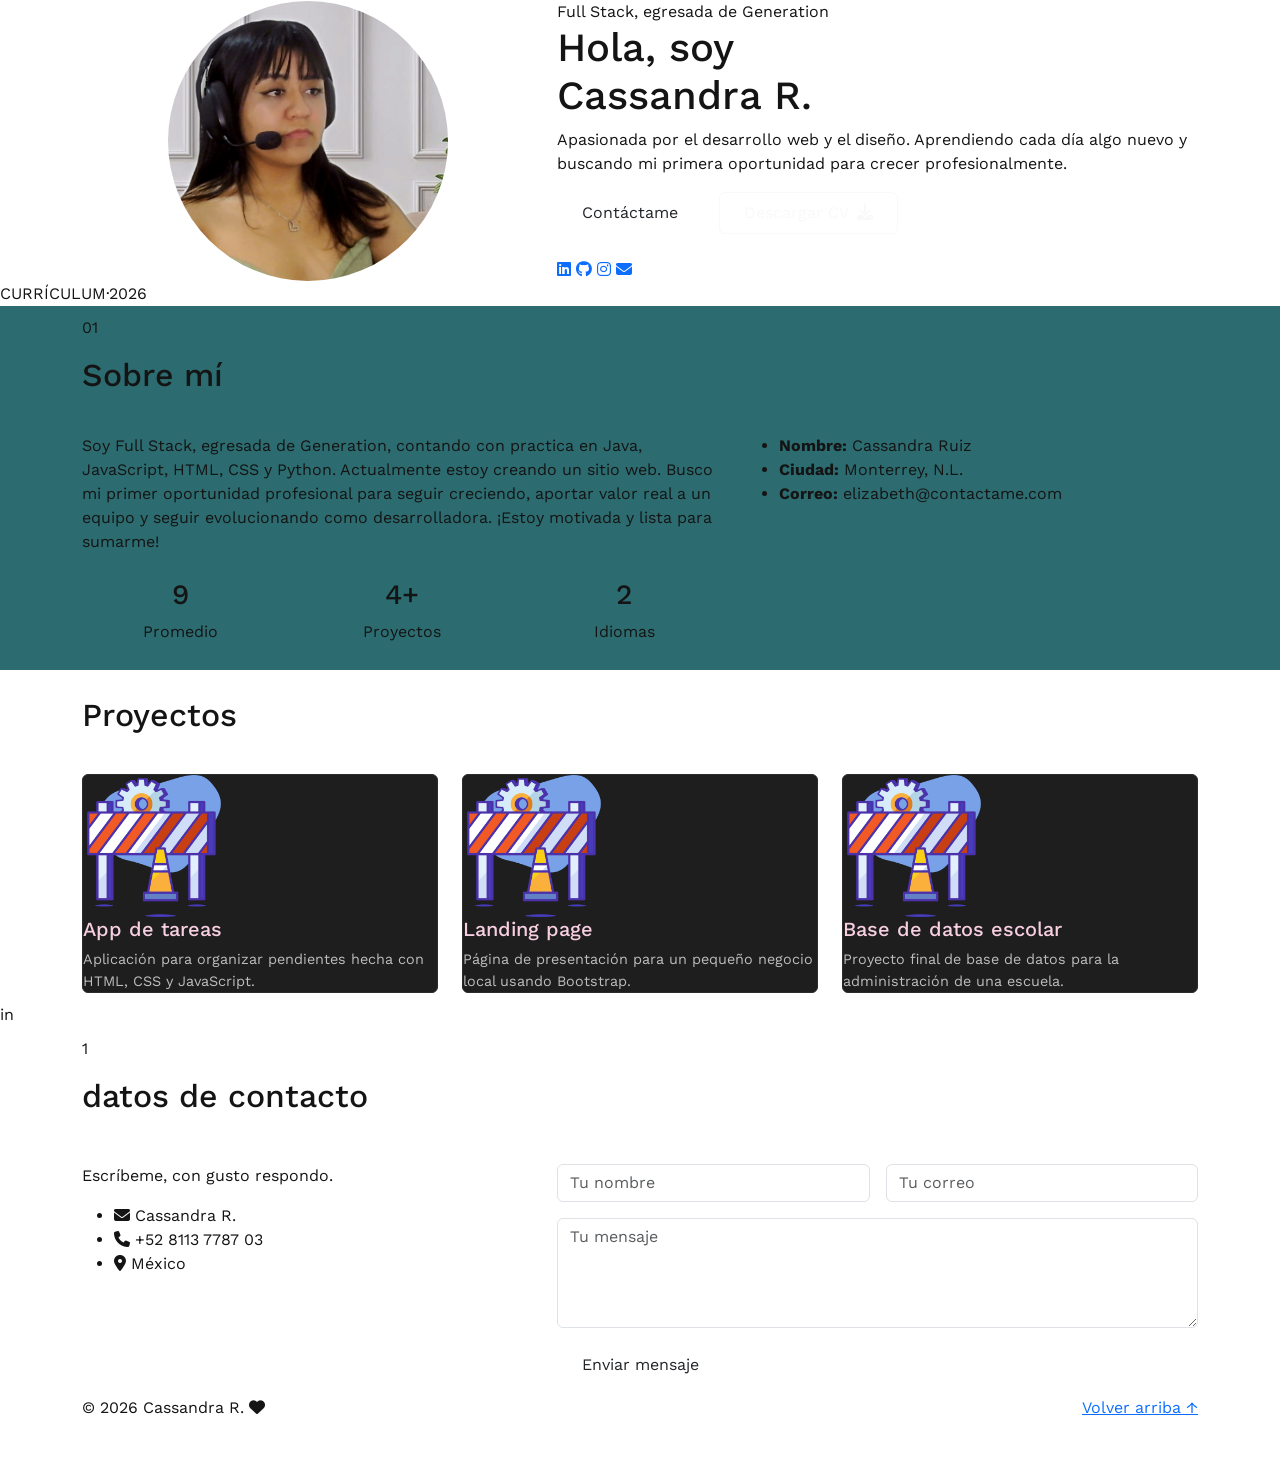
==== home.html @ 7b0cf0c7 "actualización" ====
<!DOCTYPE html>
<html lang="es">

<head>
    <meta charset="UTF-8">
    <meta name="viewport" content="width=device-width, initial-scale=1.0">
    <title>Cassandra R. | Desarrolladora Fullstack</title>

    <!-- Bootstrap 5 -->
    <link href="https://cdnjs.cloudflare.com/ajax/libs/bootstrap/5.3.3/css/bootstrap.min.css" rel="stylesheet">
    <!-- Iconos -->
    <link href="https://cdnjs.cloudflare.com/ajax/libs/font-awesome/6.5.2/css/all.min.css" rel="stylesheet">
    <!-- Fuentes -->
    <link rel="preconnect" href="https://fonts.googleapis.com">
    <link
        href="https://fonts.googleapis.com/css2?family=Poppins:wght@600;700;800&family=Work+Sans:wght@400;500;600&display=swap"
        rel="stylesheet">

    <link rel="stylesheet" href="style.css">
</head>

<body>

    <!-- ===== NAVBAR ===== -->
    <nav class="navbar navbar-expand-lg navbar-dark fixed-top" id="mainNav">
        <div class="container">
            <a class="navbar-brand" href="#inicio">Ana<span class="pink-dot">.</span></a>
            <button class="navbar-toggler" type="button" data-bs-toggle="collapse" data-bs-target="#navMenu">
                <span class="navbar-toggler-icon"></span>
            </button>
            <div class="collapse navbar-collapse justify-content-end" id="navMenu">
                <ul class="navbar-nav">
                    <li class="nav-item"><a class="nav-link" href="#inicio">Inicio</a></li>
                    <li class="nav-item"><a class="nav-link" href="#sobre-mi">Sobre mí</a></li>
                    <li class="nav-item"><a class="nav-link" href="#habilidades">Habilidades</a></li>
                    <li class="nav-item"><a class="nav-link" href="#experiencia">Experiencia</a></li>
                    <li class="nav-item"><a class="nav-link" href="#proyectos">Proyectos</a></li>
                    <li class="nav-item"><a class="nav-link btn btn-pink btn-sm ms-lg-2 px-3"
                            href="#contacto">Contacto</a></li>
                </ul>
            </div>
        </div>
    </nav>

    <!-- ===== HERO ===== -->
    <header id="inicio" class="hero-section">
        <div class="container">
            <div class="row align-items-center gy-5">

                <!-- Foto -->
                <div class="col-lg-5 text-center">
                    <div class="hero-photo-frame mx-auto">
                        <img src="pictures/perfil.png" alt="Foto de perfil" class="hero-photo">
                    </div>
                </div>

                <!-- Texto -->
                <div class="col-lg-7">
                    <span class="eyebrow">Full Stack, egresada de Generation</span>
                    <h1 class="hero-title">Hola, soy<br>Cassandra R.</h1>
                    <p class="hero-text">
                        Apasionada por el desarrollo web y el diseño.
                        Aprendiendo cada día algo nuevo y buscando mi primera oportunidad
                        para crecer profesionalmente.
                    </p>
                    <div class="d-flex flex-wrap gap-3 mb-4">
                        <a href="#contacto" class="btn btn-pink px-4 py-2">Contáctame</a>
                        <a href="#" class="btn btn-outline-light px-4 py-2">Descargar CV <i
                                class="fa-solid fa-download ms-1"></i></a>
                    </div>
                    <div class="social-icons">
                        <a href="#"><i class="fa-brands fa-linkedin"></i></a>
                        <a href="#"><i class="fa-brands fa-github"></i></a>
                        <a href="#"><i class="fa-brands fa-instagram"></i></a>
                        <a href="#"><i class="fa-solid fa-envelope"></i></a>
                    </div>
                </div>

            </div>
        </div>
        <div class="scroll-tag">
            <span>CURRÍCULUM</span><span class="pink-dot">·</span><span>2026</span>
        </div>
    </header>

    <!-- ===== SOBRE MI ===== -->
    <section id="sobre-mi" class="section-light fade-section">
        <div class="container">
            <p class="section-number">01</p>
            <h2 class="section-title">Sobre mí</h2>
            <div class="row gy-4 mt-3">
                <div class="col-md-7">
                    <p class="section-text">
                        Soy Full Stack, egresada de Generation, contando con practica en Java, JavaScript, HTML, CSS y
                        Python.
                        Actualmente estoy creando un sitio web. Busco mi primer oportunidad profesional para seguir
                        creciendo,
                        aportar valor real a un equipo y seguir evolucionando como desarrolladora. ¡Estoy motivada y
                        lista para sumarme!
                    </p>
                    <div class="row text-center mt-4">
                        <div class="col-4">
                            <h3 class="stat-number">9</h3>
                            <p class="stat-label">Promedio</p>
                        </div>
                        <div class="col-4">
                            <h3 class="stat-number">4+</h3>
                            <p class="stat-label">Proyectos</p>
                        </div>
                        <div class="col-4">
                            <h3 class="stat-number">2</h3>
                            <p class="stat-label">Idiomas</p>
                        </div>
                    </div>
                </div>
                <div class="col-md-5">
                    <ul class="info-list">
                        <li><strong>Nombre:</strong> Cassandra Ruiz</li>
                        <li><strong>Ciudad:</strong> Monterrey, N.L.</li>
                        <li><strong>Correo:</strong> elizabeth@contactame.com</li>
                    </ul>
                </div>
            </div>
        </div>
    </section>

    <!-- ===== PROYECTOS ===== -->
    <section id="proyectos" class="section-dark fade-section">
        <div class="container">
            <p class="section-number light"></p>
            <h2 class="section-title light">Proyectos</h2>

            <div class="row g-4 mt-3">
                <div class="col-md-4">
                    <div class="project-card">
                        <img class="img-construccion" src="/pictures/en-construccion.png" alt="Proyecto 1">
                        <div class="project-body">
                            <h5>App de tareas</h5>
                            <p>Aplicación para organizar pendientes hecha con HTML, CSS y JavaScript.</p>
                        </div>
                    </div>
                </div>
                <div class="col-md-4">
                    <div class="project-card">
                        <img class="img-construccion" src="/pictures/en-construccion.png" alt="Proyecto 2">
                        <div class="project-body">
                            <h5>Landing page</h5>
                            <p>Página de presentación para un pequeño negocio local usando Bootstrap.</p>
                        </div>
                    </div>
                </div>
                <div class="col-md-4">
                    <div class="project-card">
                        <img class="img-construccion" src="/pictures/en-construccion.png" alt="Proyecto 3">
                        <div class="project-body">
                            <h5>Base de datos escolar</h5>
                            <p>Proyecto final de base de datos para la administración de una escuela.</p>
                        </div>
                    </div>
                </div>
            </div>
        </div>
    </section>
    in <!-- ===== CONTACTAME ===== -->
    <section id="contactame" class="section-light fade-section">
        <div class="container">
            <p class="section-number">1</p>
            <h2 class="section-title">datos de contacto</h2>

            <div class="row mt-4 gy-4">
                <div class="col-lg-5">
                    <p class="section-text">Escríbeme, con gusto respondo. </p>
                    <ul class="info-list">
                        <li><i class="fa-solid fa-envelope pink-icon"></i> Cassandra R.</li>
                        <li><i class="fa-solid fa-phone pink-icon"></i> +52 8113 7787 03</li>
                        <li><i class="fa-solid fa-location-dot pink-icon"></i> México</li>
                    </ul>
                </div>
                <div class="col-lg-7">
                    <form id="contactForm" novalidate>
                        <div class="row g-3">
                            <div class="col-md-6">
                                <input type="text" class="form-control" id="nombre" placeholder="Tu nombre" required>
                            </div>
                            <div class="col-md-6">
                                <input type="email" class="form-control" id="email" placeholder="Tu correo" required>
                            </div>
                            <div class="col-12">
                                <textarea class="form-control" id="mensaje" rows="4" placeholder="Tu mensaje"
                                    required></textarea>
                            </div>
                            <div class="col-12">
                                <button type="submit" class="btn btn-pink px-4 py-2">Enviar mensaje</button>
                                <span id="formMsg" class="ms-3"></span>
                            </div>
                        </div>
                    </form>
                </div>
            </div>
        </div>
    </section>

    <!-- ===== FOOTER ===== -->
    <footer class="footer">
        <div class="container d-flex flex-wrap justify-content-between align-items-center">
            <p class="mb-0">© 2026 Cassandra R. <i class="fa-solid fa-heart pink-icon"></i></p>
            <a href="#inicio" class="back-top">Volver arriba ↑</a>
        </div>
    </footer>

    <script src="https://cdnjs.cloudflare.com/ajax/libs/bootstrap/5.3.3/js/bootstrap.bundle.min.js"></script>
    <script src="script.js"></script>
</body>

</html>
---- style.css ----
:root {
    --negro: #141414;
    --negro-suave: #1e1e1e;
    --blanco: #ffffff;
    --rosa: #f7cfe1;
    --rosa-oscuro: #e8a6c4;
    --gris-texto: #6b6b6b;
}

* {
    box-sizing: border-box;
}

body {
    font-family: "Work Sans", sans-serif;
    color: var(--negro);
    background-color: var(--blanco);
    margin: 0;

    .hero-photo-frame {
        width: 280px;
        /* Tamaño del contenedor */
        height: 280px;
        overflow: hidden;
        border-radius: 50%;
        /* Si la quieres circular */
    }

    .hero-photo {
        width: 100%;
        height: 100%;
        object-fit: cover;
    }


    .img-construccion {
        width: 20px;
    }

    /******===================== sobre mi =================*/
    #sobre-mi {
        background-color: #2c6c70;
    }

    section {
        padding: 10px 0;
    }

    .section-light {
        background-color: var(--blanco);
        color: var(--negro);
    }


    .project-card {
        background-color: var(--negro-suave);
        border-radius: 6px;
        overflow: hidden;
        border: 1px solid #2c2c2c;
        transition: transform .25s ease, border-color .25s ease;
        height: 100%;
    }

    /*******======= proyectos ==============*/
    .project-card:hover {
        transform: translateY(-8px);
        border-color: var(--rosa);
    }

    .project-card img {
        width: 40%;
        display: block;
    }

    .project-body {
        padding:
            0px;
    }

    .project-body h5 {
        color: var(--rosa);
        margin-bottom: 8px;
    }

    .project-body p {
        color: #bdbdbd;
        font-size: .9rem;
        margin: 0;
    }

}
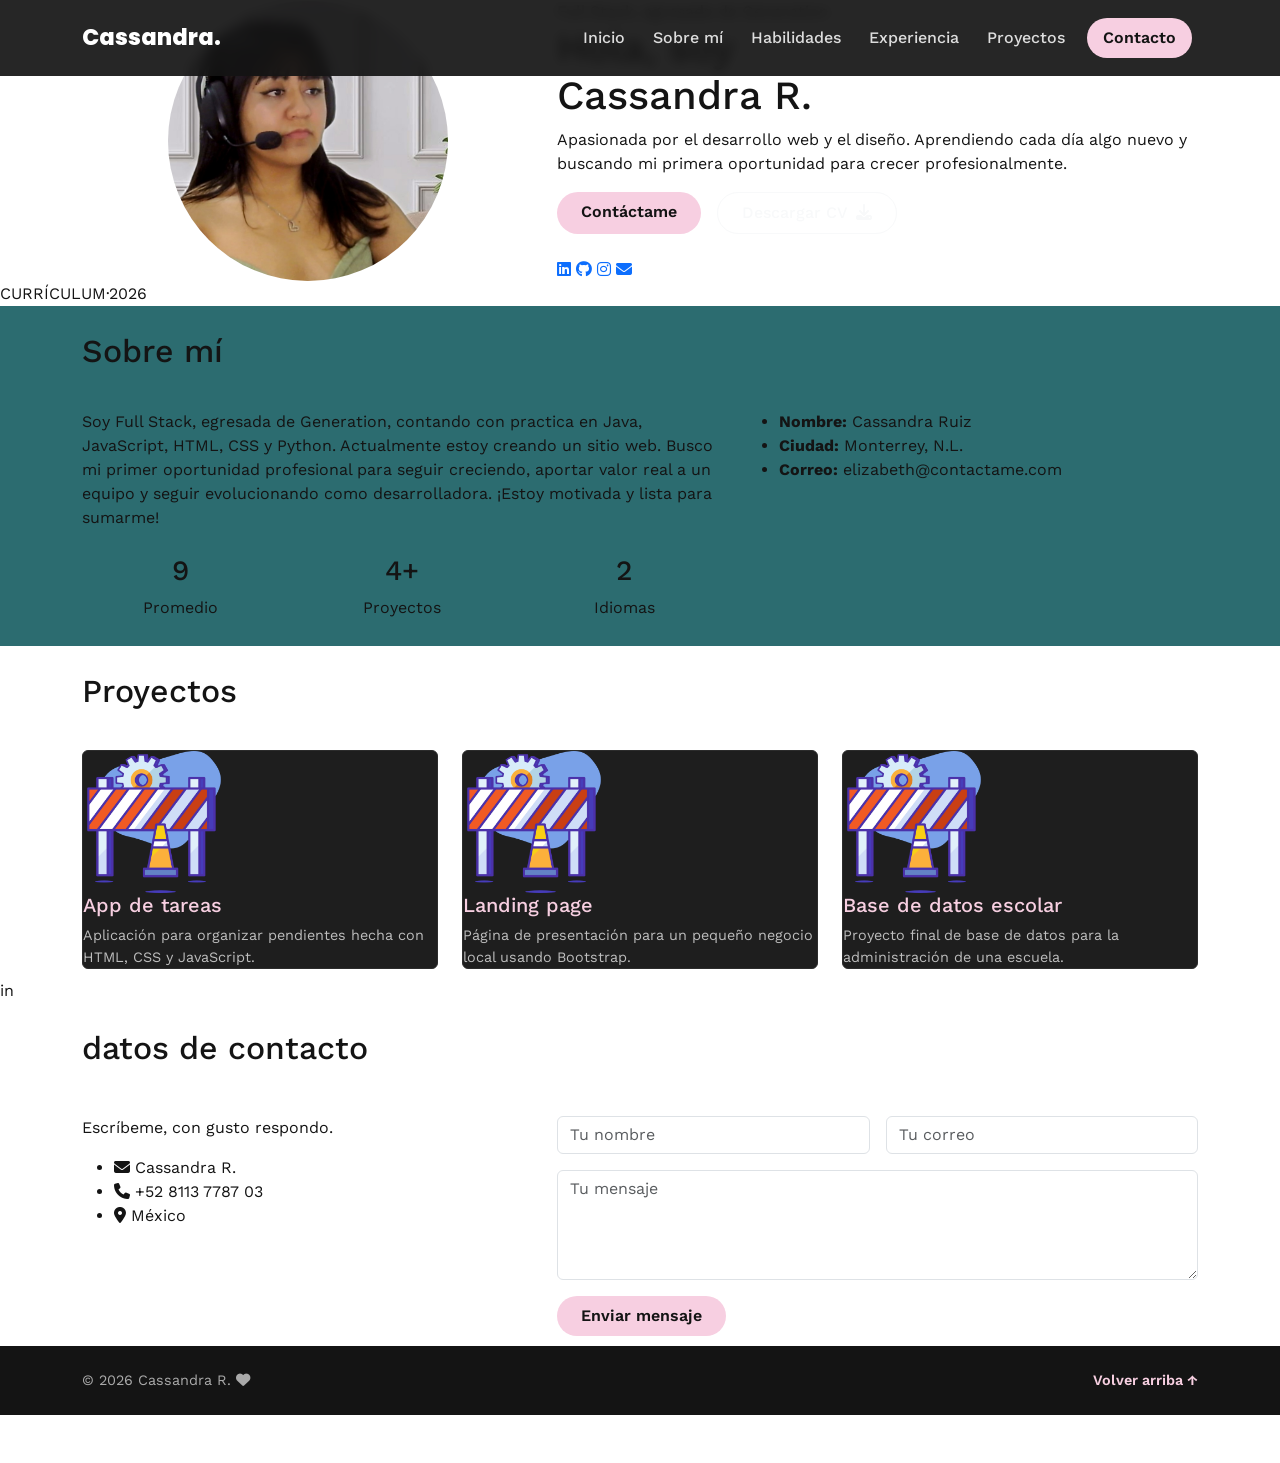
==== commit 56c85a84: "navbar" ====
--- a/home.html
+++ b/home.html
@@ -24,7 +24,7 @@
     <!-- ===== NAVBAR ===== -->
     <nav class="navbar navbar-expand-lg navbar-dark fixed-top" id="mainNav">
         <div class="container">
-            <a class="navbar-brand" href="#inicio">Ana<span class="pink-dot">.</span></a>
+            <a class="navbar-brand" href="#inicio">Cassandra<span class="pink-dot">.</span></a>
             <button class="navbar-toggler" type="button" data-bs-toggle="collapse" data-bs-target="#navMenu">
                 <span class="navbar-toggler-icon"></span>
             </button>
@@ -42,6 +42,7 @@
         </div>
     </nav>
 
+
     <!-- ===== HERO ===== -->
     <header id="inicio" class="hero-section">
         <div class="container">
@@ -86,7 +87,7 @@
     <!-- ===== SOBRE MI ===== -->
     <section id="sobre-mi" class="section-light fade-section">
         <div class="container">
-            <p class="section-number">01</p>
+            <p class="section-number"></p>
             <h2 class="section-title">Sobre mí</h2>
             <div class="row gy-4 mt-3">
                 <div class="col-md-7">
@@ -164,7 +165,7 @@
     in <!-- ===== CONTACTAME ===== -->
     <section id="contactame" class="section-light fade-section">
         <div class="container">
-            <p class="section-number">1</p>
+            <p class="section-number"></p>
             <h2 class="section-title">datos de contacto</h2>
 
             <div class="row mt-4 gy-4">
--- a/style.css
+++ b/style.css
@@ -36,6 +36,59 @@
     .img-construccion {
         width: 20px;
     }
+
+
+
+    /******===================== Navbar =================*/
+
+
+    #mainNav {
+        background-color: rgba(20, 20, 20, 0.92);
+        backdrop-filter: blur(6px);
+        padding: 16px 0;
+        transition: padding .3s ease;
+    }
+
+    .navbar-brand {
+        font-family: "Poppins", sans-serif;
+        font-weight: 800;
+        font-size: 1.4rem;
+        color: var(--blanco) !important;
+    }
+
+    .nav-link {
+        color: #ddd !important;
+        font-weight: 500;
+        margin: 0 6px;
+        transition: color .2s ease;
+    }
+
+    .nav-link:hover {
+        color: var(--rosa) !important;
+    }
+
+    .btn-pink {
+        background-color: var(--rosa);
+        color: var(--negro) !important;
+        border: none;
+        border-radius: 30px;
+        font-weight: 600;
+        transition: transform .2s ease, background-color .2s ease;
+    }
+
+    .btn-pink:hover {
+        background-color: var(--rosa-oscuro);
+        transform: translateY(-2px);
+        color: var(--negro);
+    }
+
+    .btn-outline-light {
+        border-radius: 30px;
+        font-weight: 500;
+    }
+
+
+
 
     /******===================== sobre mi =================*/
     #sobre-mi {
@@ -88,4 +141,42 @@
         margin: 0;
     }
 
+    /* =========================================
+   FOOTER
+========================================= */
+    .footer {
+        background-color: var(--negro);
+        color: #aaa;
+        padding: 24px 0;
+        font-size: .9rem;
+    }
+
+    .back-top {
+        color: var(--rosa);
+        text-decoration: none;
+        font-weight: 600;
+    }
+
+    .back-top:hover {
+        color: var(--blanco);
+    }
+
+    /* ========================================= FOOTER========================================= */
+    .footer {
+        background-color: var(--negro);
+        color: #aaa;
+        padding: 24px 0;
+        font-size: .9rem;
+    }
+
+    .back-top {
+        color: var(--rosa);
+        text-decoration: none;
+        font-weight: 600;
+    }
+
+    .back-top:hover {
+        color: var(--blanco);
+    }
+
 }
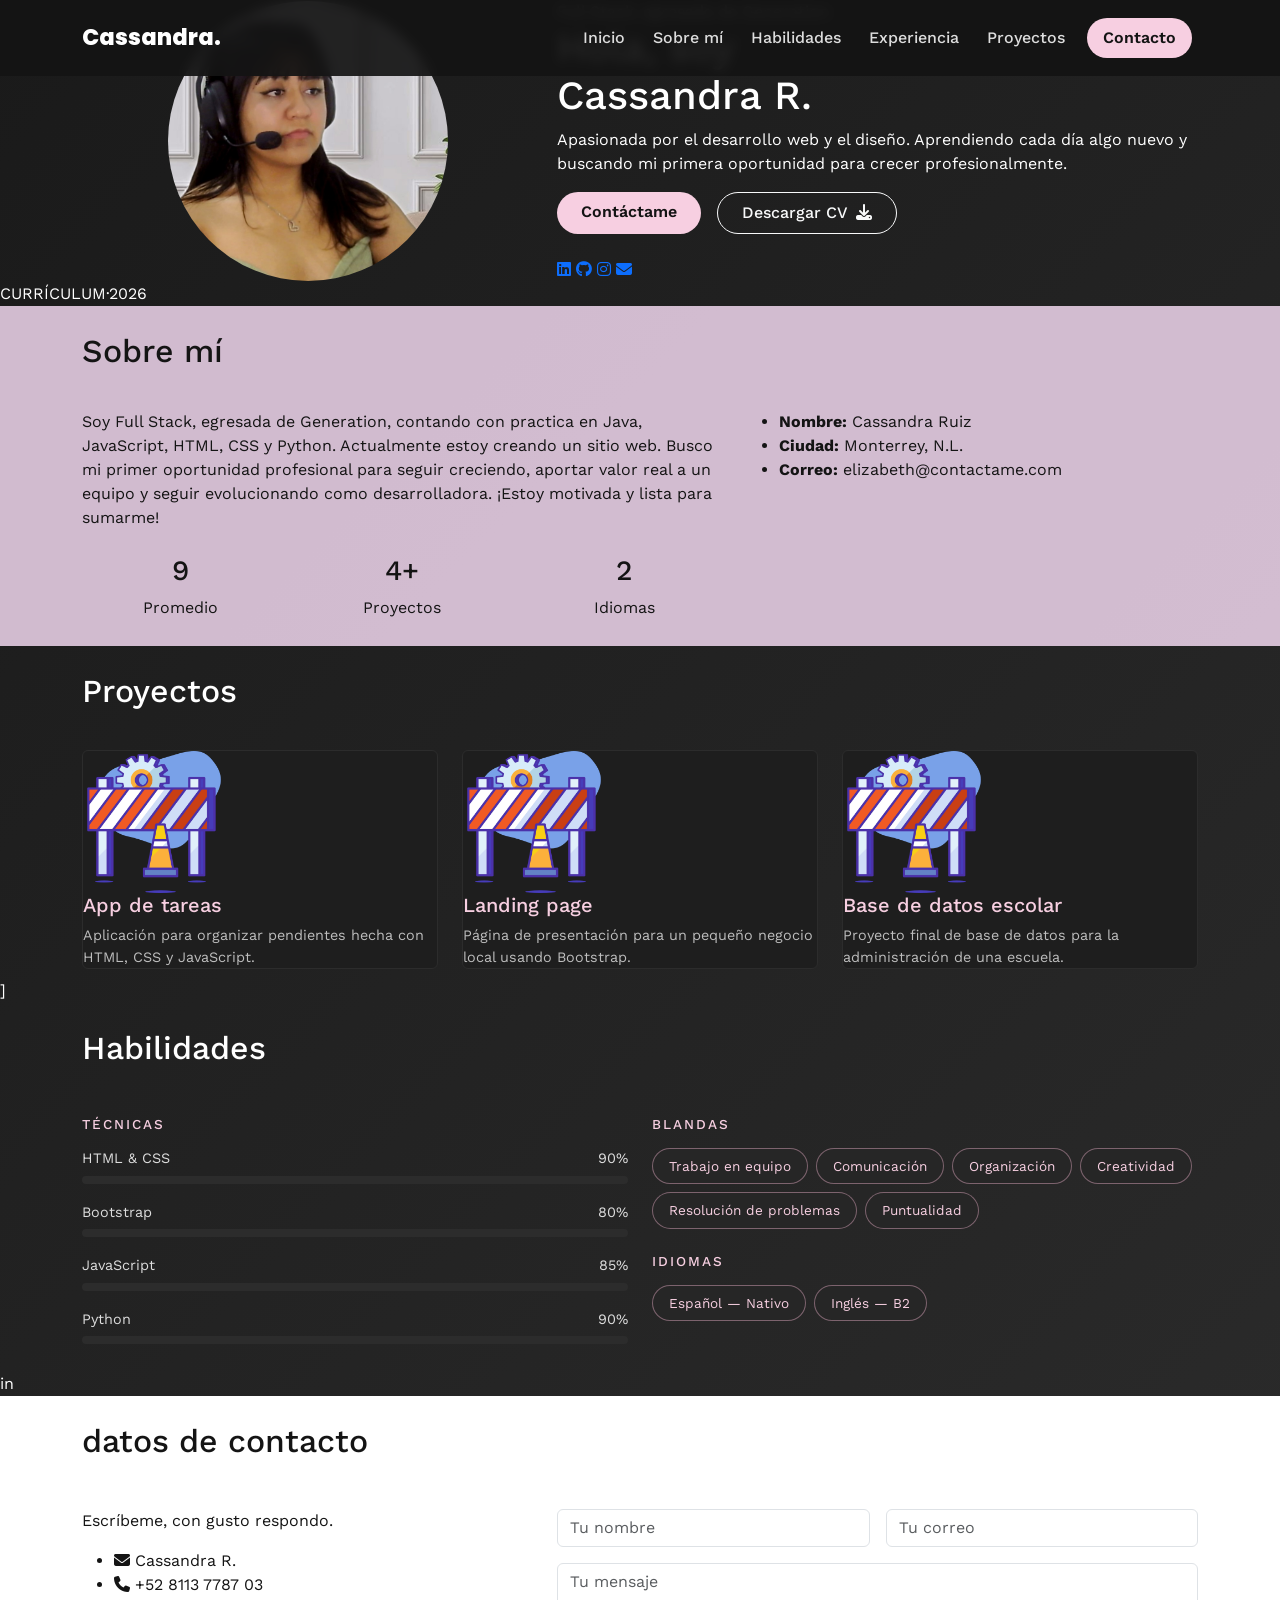
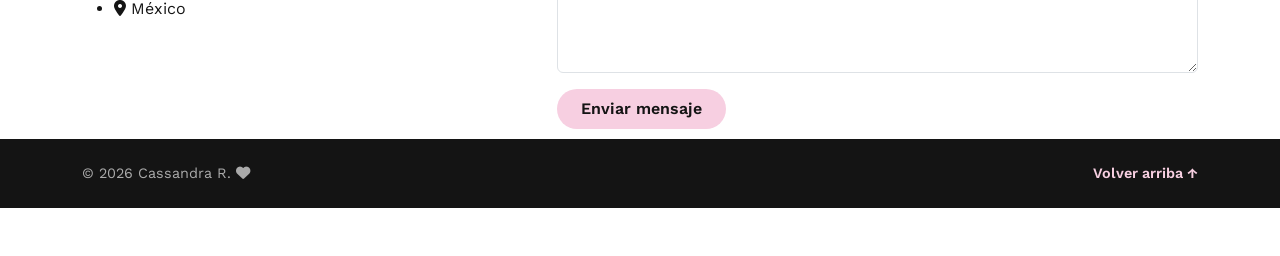
==== commit 7be09af4: "background" ====
--- a/home.html
+++ b/home.html
@@ -41,21 +41,22 @@
             </div>
         </div>
     </nav>
-
-
-    <!-- ===== HERO ===== -->
+    <!-- dividi por secciones para saber donde editar o cambiar -->
+
+
+    <!-- ===== Home ===== -->
     <header id="inicio" class="hero-section">
         <div class="container">
             <div class="row align-items-center gy-5">
 
-                <!-- Foto -->
+                <!-- foto -->
                 <div class="col-lg-5 text-center">
                     <div class="hero-photo-frame mx-auto">
                         <img src="pictures/perfil.png" alt="Foto de perfil" class="hero-photo">
                     </div>
                 </div>
 
-                <!-- Texto -->
+                <!-- presentación -->
                 <div class="col-lg-7">
                     <span class="eyebrow">Full Stack, egresada de Generation</span>
                     <h1 class="hero-title">Hola, soy<br>Cassandra R.</h1>
@@ -161,7 +162,68 @@
                 </div>
             </div>
         </div>
+    </section>]
+
+    <!-- ===== Habilidades ===== -->
+    <section id="habilidades" class="section-dark fade-section">
+        <div class="container">
+            <p class="section-number light"></p>
+            <h2 class="section-title light">Habilidades</h2>
+
+            <div class="row mt-4 gy-4">
+                <div class="col-lg-6">
+                    <h5 class="skills-subtitle">Técnicas</h5>
+                    <div class="skill-bar">
+                        <div class="skill-info"><span>HTML &amp; CSS</span><span>90%</span></div>
+                        <div class="progress">
+                            <div class="progress-bar" data-width="90"></div>
+                        </div>
+                    </div>
+                    <div class="skill-bar">
+                        <div class="skill-info"><span>Bootstrap</span><span>80%</span></div>
+                        <div class="progress">
+                            <div class="progress-bar" data-width="80"></div>
+                        </div>
+                    </div>
+                    <div class="skill-bar">
+                        <div class="skill-info"><span>JavaScript</span><span>85%</span></div>
+                        <div class="progress">
+                            <div class="progress-bar" data-width="85"></div>
+                        </div>
+                    </div>
+                    <div class="skill-bar">
+                        <div class="skill-info"><span>Python</span><span>90%</span></div>
+                        <div class="progress">
+                            <div class="progress-bar" data-width="90"></div>
+                        </div>
+                    </div>
+                </div>
+
+                <div class="col-lg-6">
+                    <h5 class="skills-subtitle">Blandas</h5>
+                    <div class="d-flex flex-wrap gap-2">
+                        <span class="tag-pill">Trabajo en equipo</span>
+                        <span class="tag-pill">Comunicación</span>
+                        <span class="tag-pill">Organización</span>
+                        <span class="tag-pill">Creatividad</span>
+                        <span class="tag-pill">Resolución de problemas</span>
+                        <span class="tag-pill">Puntualidad</span>
+                    </div>
+
+                    <h5 class="skills-subtitle mt-4">Idiomas</h5>
+                    <div class="d-flex flex-wrap gap-2">
+                        <span class="tag-pill">Español — Nativo</span>
+                        <span class="tag-pill">Inglés — B2</span>
+                    </div>
+                </div>
+            </div>
+        </div>
     </section>
+
+
+
+
+
     in <!-- ===== CONTACTAME ===== -->
     <section id="contactame" class="section-light fade-section">
         <div class="container">
--- a/style.css
+++ b/style.css
@@ -3,7 +3,7 @@
     --negro-suave: #1e1e1e;
     --blanco: #ffffff;
     --rosa: #f7cfe1;
-    --rosa-oscuro: #e8a6c4;
+    --rosa-oscuro: #e0a9c277;
     --gris-texto: #6b6b6b;
 }
 
@@ -13,170 +13,213 @@
 
 body {
     font-family: "Work Sans", sans-serif;
+    color: #ffffff;
+    background: linear-gradient(135deg, #1a1a1a, #2c2c2c);
+    margin: 0;
+    min-height: 100vh;
+}
+
+.hero-photo-frame {
+    width: 280px;
+    height: 280px;
+    overflow: hidden;
+    border-radius: 50%;
+}
+
+.hero-photo {
+    width: 100%;
+    height: 100%;
+    object-fit: cover;
+}
+
+
+.img-construccion {
+    width: 20px;
+}
+
+
+
+/******===================== Navbar =================*/
+
+
+#mainNav {
+    background-color: rgba(20, 20, 20, 0.92);
+    backdrop-filter: blur(6px);
+    padding: 16px 0;
+    transition: padding .3s ease;
+}
+
+.navbar-brand {
+    font-family: "Poppins", sans-serif;
+    font-weight: 800;
+    font-size: 1.4rem;
+    color: var(--blanco) !important;
+}
+
+.nav-link {
+    color: #ddd !important;
+    font-weight: 500;
+    margin: 0 6px;
+    transition: color .2s ease;
+}
+
+.nav-link:hover {
+    color: var(--rosa) !important;
+}
+
+.btn-pink {
+    background-color: var(--rosa);
+    color: var(--negro) !important;
+    border: none;
+    border-radius: 30px;
+    font-weight: 600;
+    transition: transform .2s ease, background-color .2s ease;
+}
+
+.btn-pink:hover {
+    background-color: var(--rosa-oscuro);
+    transform: translateY(-2px);
     color: var(--negro);
+}
+
+.btn-outline-light {
+    border-radius: 30px;
+    font-weight: 500;
+}
+
+
+
+
+/******===================== sobre mi =================*/
+#sobre-mi {
+    background-color: #f8def6d2;
+}
+
+section {
+    padding: 10px 0;
+}
+
+.section-light {
     background-color: var(--blanco);
+    color: var(--negro);
+}
+
+
+.project-card {
+    background-color: var(--negro-suave);
+    border-radius: 6px;
+    overflow: hidden;
+    border: 1px solid #2c2c2c;
+    transition: transform .25s ease, border-color .25s ease;
+    height: 100%;
+}
+
+/*******======= proyectos ==============*/
+.project-card:hover {
+    transform: translateY(-8px);
+    border-color: var(--rosa);
+}
+
+.project-card img {
+    width: 40%;
+    display: block;
+}
+
+.project-body {
+    padding:
+        0px;
+}
+
+.project-body h5 {
+    color: var(--rosa);
+    margin-bottom: 8px;
+}
+
+.project-body p {
+    color: #bdbdbd;
+    font-size: .9rem;
     margin: 0;
-
-    .hero-photo-frame {
-        width: 280px;
-        /* Tamaño del contenedor */
-        height: 280px;
-        overflow: hidden;
-        border-radius: 50%;
-        /* Si la quieres circular */
-    }
-
-    .hero-photo {
-        width: 100%;
-        height: 100%;
-        object-fit: cover;
-    }
-
-
-    .img-construccion {
-        width: 20px;
-    }
-
-
-
-    /******===================== Navbar =================*/
-
-
-    #mainNav {
-        background-color: rgba(20, 20, 20, 0.92);
-        backdrop-filter: blur(6px);
-        padding: 16px 0;
-        transition: padding .3s ease;
-    }
-
-    .navbar-brand {
-        font-family: "Poppins", sans-serif;
-        font-weight: 800;
-        font-size: 1.4rem;
-        color: var(--blanco) !important;
-    }
-
-    .nav-link {
-        color: #ddd !important;
-        font-weight: 500;
-        margin: 0 6px;
-        transition: color .2s ease;
-    }
-
-    .nav-link:hover {
-        color: var(--rosa) !important;
-    }
-
-    .btn-pink {
-        background-color: var(--rosa);
-        color: var(--negro) !important;
-        border: none;
-        border-radius: 30px;
-        font-weight: 600;
-        transition: transform .2s ease, background-color .2s ease;
-    }
-
-    .btn-pink:hover {
-        background-color: var(--rosa-oscuro);
-        transform: translateY(-2px);
-        color: var(--negro);
-    }
-
-    .btn-outline-light {
-        border-radius: 30px;
-        font-weight: 500;
-    }
-
-
-
-
-    /******===================== sobre mi =================*/
-    #sobre-mi {
-        background-color: #2c6c70;
-    }
-
-    section {
-        padding: 10px 0;
-    }
-
-    .section-light {
-        background-color: var(--blanco);
-        color: var(--negro);
-    }
-
-
-    .project-card {
-        background-color: var(--negro-suave);
-        border-radius: 6px;
-        overflow: hidden;
-        border: 1px solid #2c2c2c;
-        transition: transform .25s ease, border-color .25s ease;
-        height: 100%;
-    }
-
-    /*******======= proyectos ==============*/
-    .project-card:hover {
-        transform: translateY(-8px);
-        border-color: var(--rosa);
-    }
-
-    .project-card img {
-        width: 40%;
-        display: block;
-    }
-
-    .project-body {
-        padding:
-            0px;
-    }
-
-    .project-body h5 {
-        color: var(--rosa);
-        margin-bottom: 8px;
-    }
-
-    .project-body p {
-        color: #bdbdbd;
-        font-size: .9rem;
-        margin: 0;
-    }
-
-    /* =========================================
-   FOOTER
-========================================= */
-    .footer {
-        background-color: var(--negro);
-        color: #aaa;
-        padding: 24px 0;
-        font-size: .9rem;
-    }
-
-    .back-top {
-        color: var(--rosa);
-        text-decoration: none;
-        font-weight: 600;
-    }
-
-    .back-top:hover {
-        color: var(--blanco);
-    }
-
-    /* ========================================= FOOTER========================================= */
-    .footer {
-        background-color: var(--negro);
-        color: #aaa;
-        padding: 24px 0;
-        font-size: .9rem;
-    }
-
-    .back-top {
-        color: var(--rosa);
-        text-decoration: none;
-        font-weight: 600;
-    }
-
-    .back-top:hover {
-        color: var(--blanco);
-    }
+}
+
+/* ======= Habilidades ========================================= */
+.skills-subtitle {
+    color: var(--rosa);
+    text-transform: uppercase;
+    font-size: .85rem;
+    letter-spacing: 2px;
+    margin-bottom: 16px;
+}
+
+.skill-bar {
+    margin-bottom: 18px;
+}
+
+.skill-info {
+    display: flex;
+    justify-content: space-between;
+    font-size: .9rem;
+    margin-bottom: 6px;
+    color: #ddd;
+}
+
+.progress {
+    height: 8px;
+    background-color: #2c2c2c;
+    border-radius: 10px;
+}
+
+.progress-bar {
+    width: 0%;
+    background-color: var(--rosa);
+    border-radius: 10px;
+    transition: width 1.2s ease;
+}
+
+.tag-pill {
+    background-color: #262626;
+    color: var(--rosa);
+    border: 1px solid var(--rosa-oscuro);
+    padding: 7px 16px;
+    border-radius: 30px;
+    font-size: .85rem;
+}
+
+
+
+/* ========================================= Footer ========================================= */
+.footer {
+    background-color: var(--negro);
+    color: #aaa;
+    padding: 24px 0;
+    font-size: .9rem;
+}
+
+.back-top {
+    color: var(--rosa);
+    text-decoration: none;
+    font-weight: 600;
+}
+
+.back-top:hover {
+    color: var(--blanco);
+}
+
+/* ========================================= FOOTER========================================= */
+.footer {
+    background-color: var(--negro);
+    color: #aaa;
+    padding: 24px 0;
+    font-size: .9rem;
+}
+
+.back-top {
+    color: var(--rosa);
+    text-decoration: none;
+    font-weight: 600;
+}
+
+.back-top:hover {
+    color: var(--blanco);
+}
 
 }
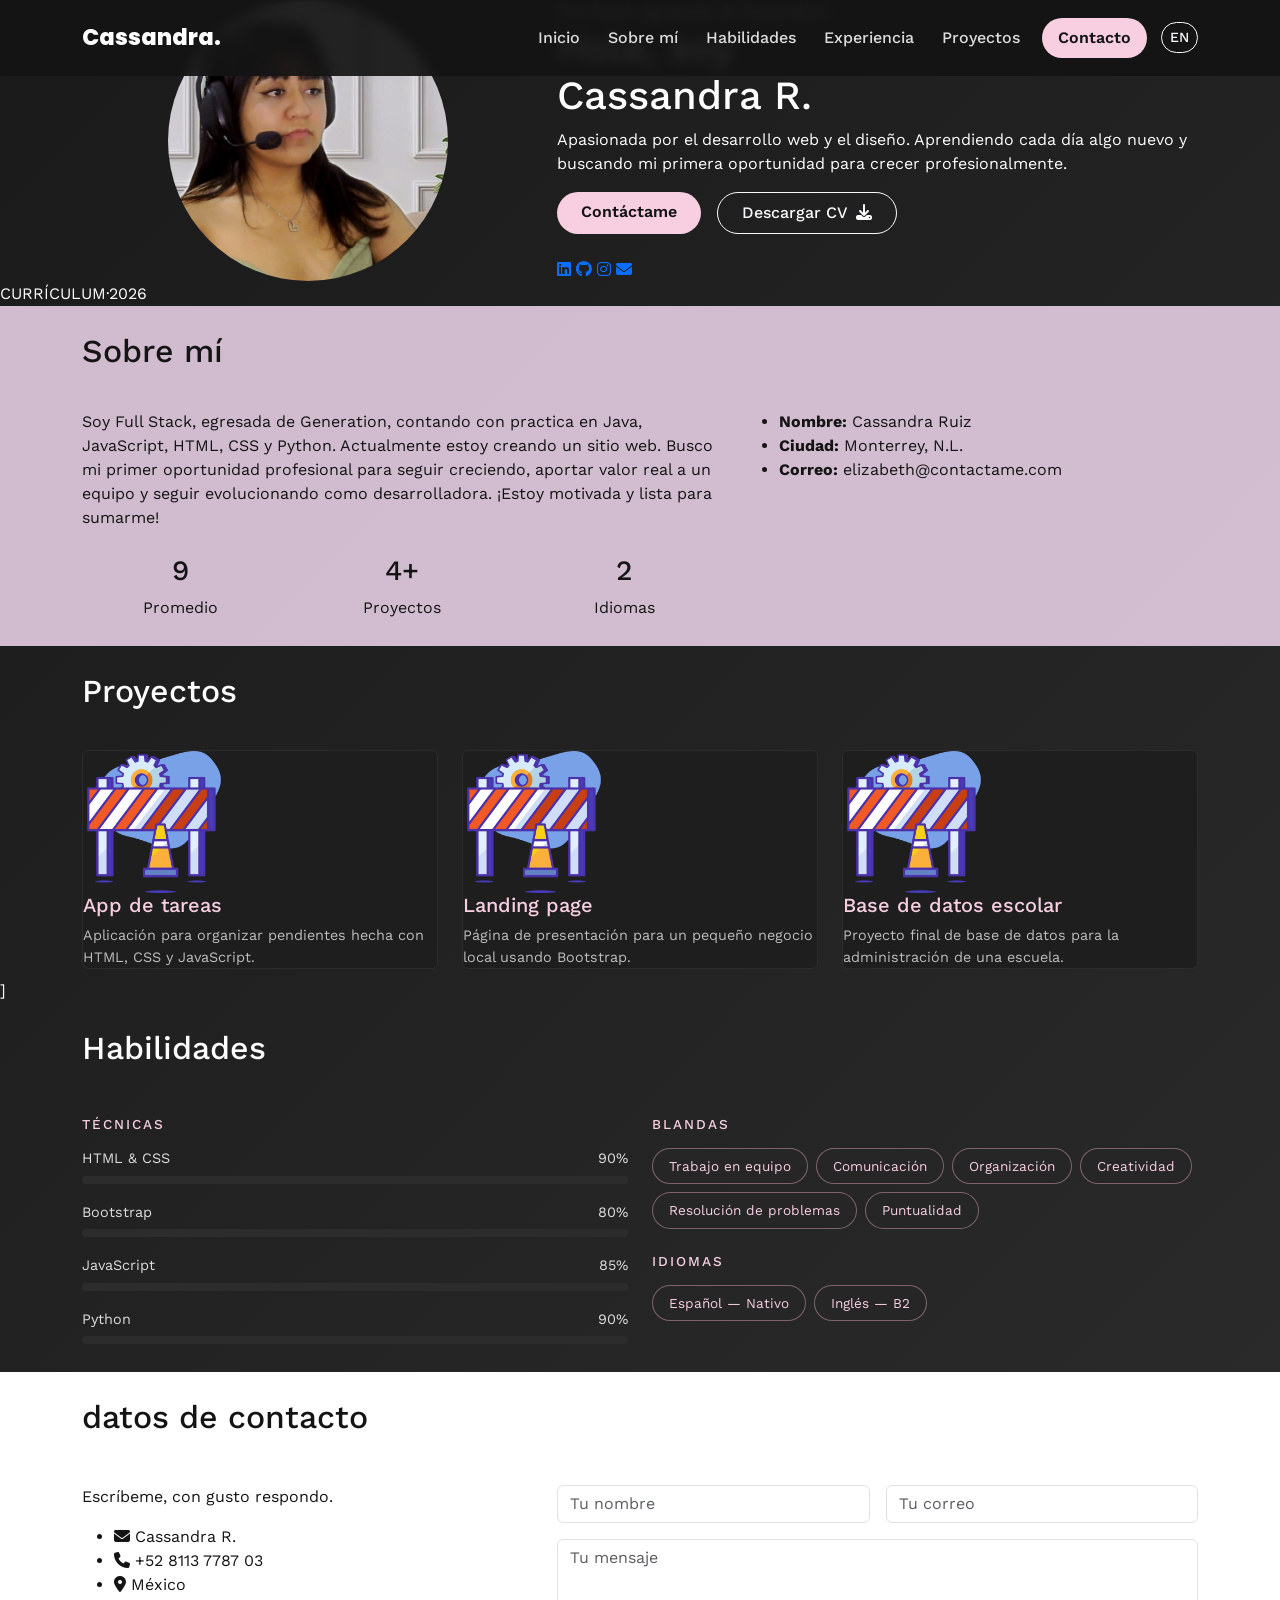
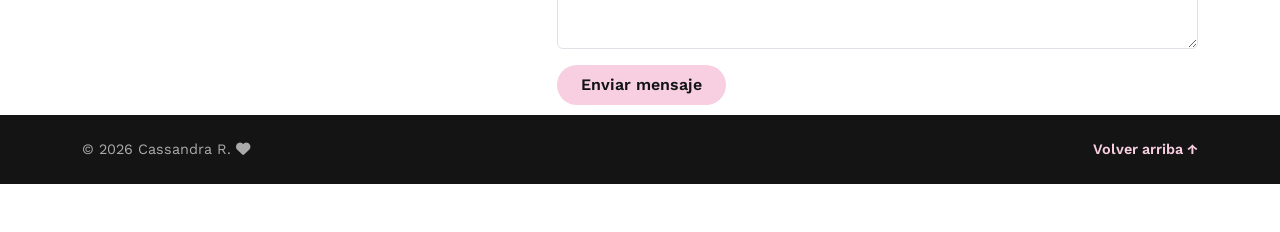
==== commit c2c5f72f: "update" ====
--- a/home.html
+++ b/home.html
@@ -4,7 +4,7 @@
 <head>
     <meta charset="UTF-8">
     <meta name="viewport" content="width=device-width, initial-scale=1.0">
-    <title>Cassandra R. | Desarrolladora Fullstack</title>
+    <title data-i18n="meta.title">Cassandra R. | Desarrolladora Fullstack</title>
 
     <!-- Bootstrap 5 -->
     <link href="https://cdnjs.cloudflare.com/ajax/libs/bootstrap/5.3.3/css/bootstrap.min.css" rel="stylesheet">
@@ -29,14 +29,22 @@
                 <span class="navbar-toggler-icon"></span>
             </button>
             <div class="collapse navbar-collapse justify-content-end" id="navMenu">
-                <ul class="navbar-nav">
-                    <li class="nav-item"><a class="nav-link" href="#inicio">Inicio</a></li>
-                    <li class="nav-item"><a class="nav-link" href="#sobre-mi">Sobre mí</a></li>
-                    <li class="nav-item"><a class="nav-link" href="#habilidades">Habilidades</a></li>
-                    <li class="nav-item"><a class="nav-link" href="#experiencia">Experiencia</a></li>
-                    <li class="nav-item"><a class="nav-link" href="#proyectos">Proyectos</a></li>
-                    <li class="nav-item"><a class="nav-link btn btn-pink btn-sm ms-lg-2 px-3"
+                <ul class="navbar-nav align-items-lg-center">
+                    <li class="nav-item"><a class="nav-link" data-i18n="nav.inicio" href="#inicio">Inicio</a></li>
+                    <li class="nav-item"><a class="nav-link" data-i18n="nav.sobreMi" href="#sobre-mi">Sobre mí</a>
+                    </li>
+                    <li class="nav-item"><a class="nav-link" data-i18n="nav.habilidades"
+                            href="#habilidades">Habilidades</a></li>
+                    <li class="nav-item"><a class="nav-link" data-i18n="nav.experiencia"
+                            href="#experiencia">Experiencia</a></li>
+                    <li class="nav-item"><a class="nav-link" data-i18n="nav.proyectos"
+                            href="#proyectos">Proyectos</a></li>
+                    <li class="nav-item"><a class="nav-link btn btn-pink btn-sm ms-lg-2 px-3" data-i18n="nav.contacto"
                             href="#contacto">Contacto</a></li>
+                    <li class="nav-item">
+                        <button id="langToggle" type="button" class="btn btn-outline-light btn-sm ms-lg-2"
+                            aria-label="Cambiar idioma / Switch language">EN</button>
+                    </li>
                 </ul>
             </div>
         </div>
@@ -71,8 +79,10 @@
                                 class="fa-solid fa-download ms-1"></i></a>
                     </div>
                     <div class="social-icons">
-                        <a href="#"><i class="fa-brands fa-linkedin"></i></a>
-                        <a href="#"><i class="fa-brands fa-github"></i></a>
+                        <a href="https://www.linkedin.com/in/cassandra-fullstack/" target="_blank"
+                            rel="noopener noreferrer"><i class="fa-brands fa-linkedin"></i></a>
+                        <a href="https://github.com/deceivedword" target="_blank" rel="noopener noreferrer"><i
+                                class="fa-brands fa-github"></i></a>
                         <a href="#"><i class="fa-brands fa-instagram"></i></a>
                         <a href="#"><i class="fa-solid fa-envelope"></i></a>
                     </div>
@@ -224,7 +234,7 @@
 
 
 
-    in <!-- ===== CONTACTAME ===== -->
+    <!-- ===== CONTACTAME ===== -->
     <section id="contactame" class="section-light fade-section">
         <div class="container">
             <p class="section-number"></p>
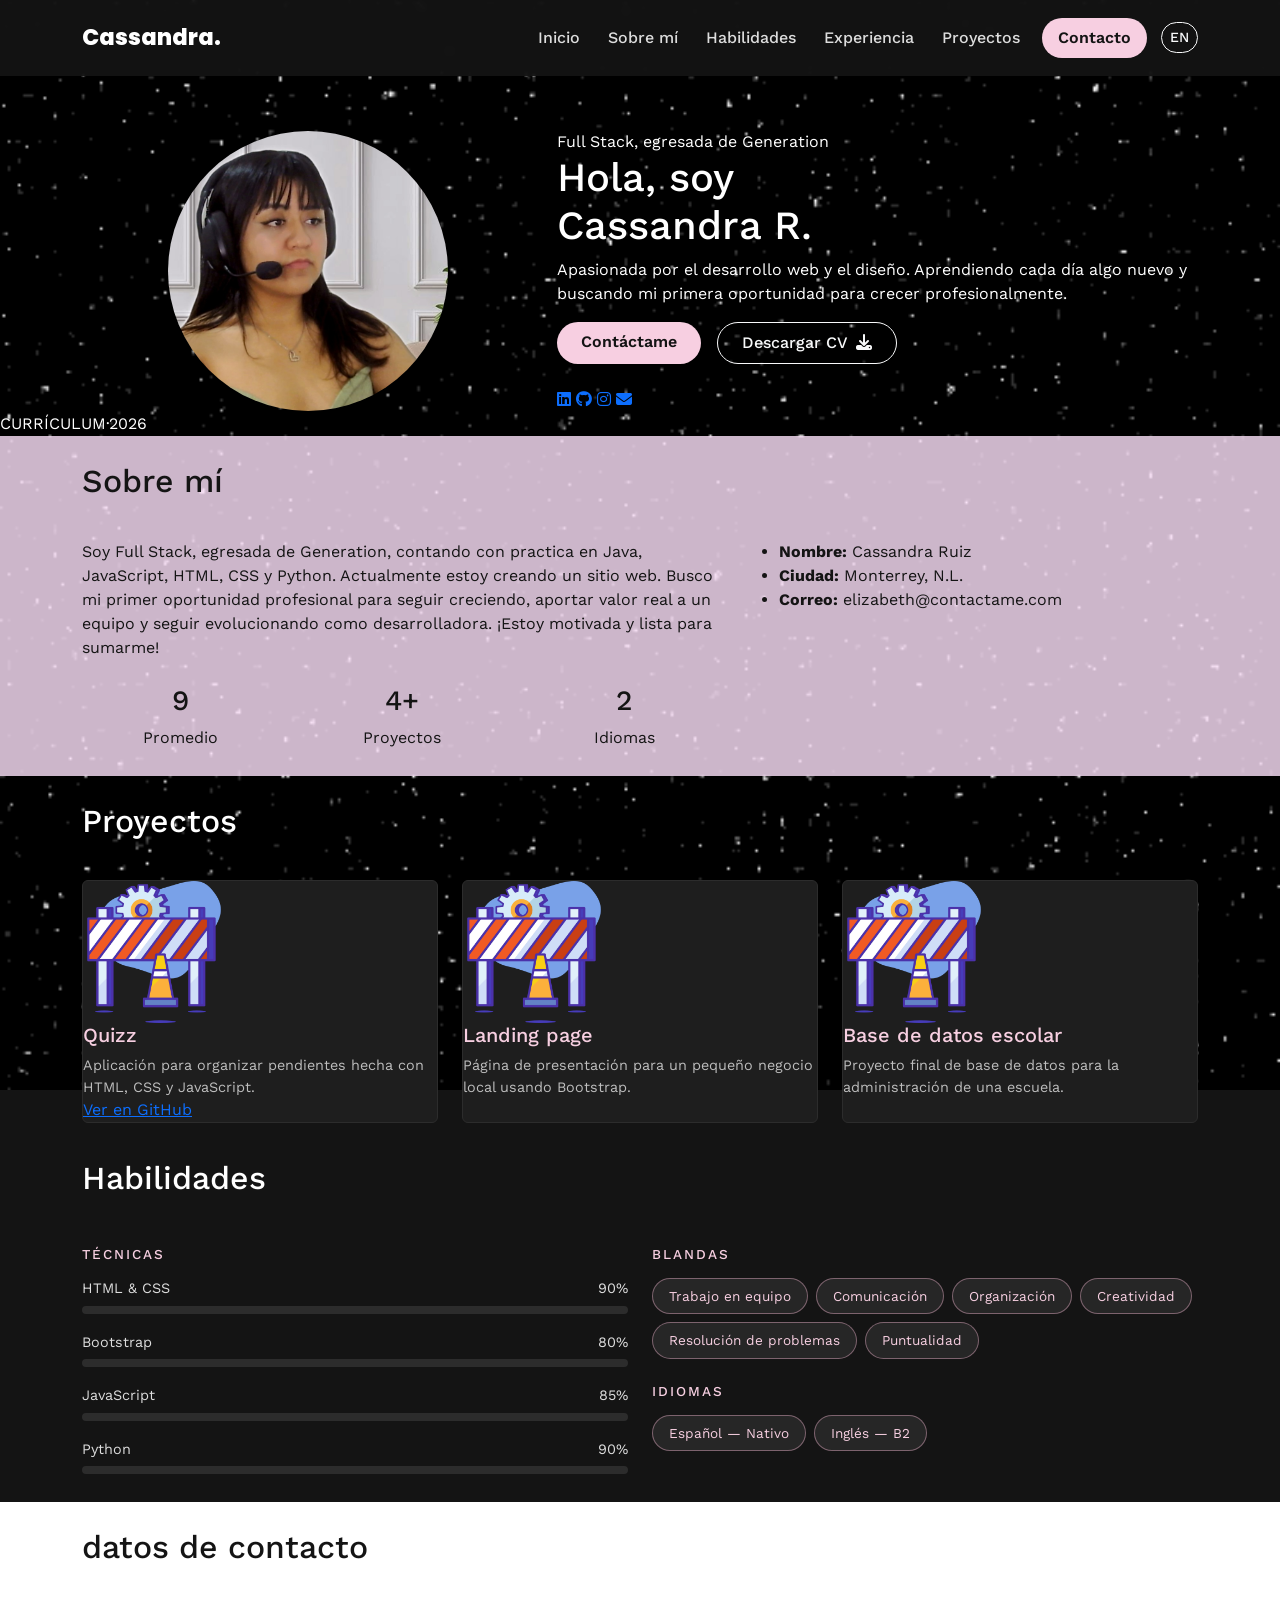
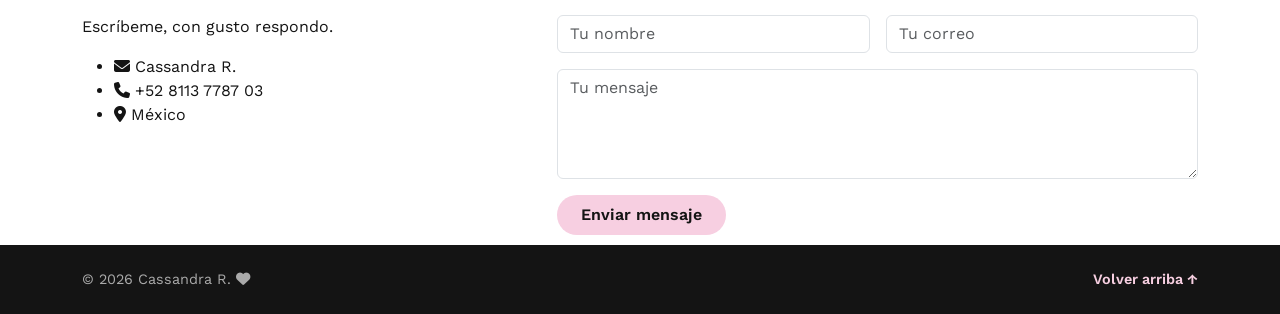
==== commit 0949d232: "Navbar ya no oculta el perfil" ====
--- a/home.html
+++ b/home.html
@@ -37,8 +37,8 @@
                             href="#habilidades">Habilidades</a></li>
                     <li class="nav-item"><a class="nav-link" data-i18n="nav.experiencia"
                             href="#experiencia">Experiencia</a></li>
-                    <li class="nav-item"><a class="nav-link" data-i18n="nav.proyectos"
-                            href="#proyectos">Proyectos</a></li>
+                    <li class="nav-item"><a class="nav-link" data-i18n="nav.proyectos" href="#proyectos">Proyectos</a>
+                    </li>
                     <li class="nav-item"><a class="nav-link btn btn-pink btn-sm ms-lg-2 px-3" data-i18n="nav.contacto"
                             href="#contacto">Contacto</a></li>
                     <li class="nav-item">
@@ -145,10 +145,11 @@
             <div class="row g-4 mt-3">
                 <div class="col-md-4">
                     <div class="project-card">
-                        <img class="img-construccion" src="/pictures/en-construccion.png" alt="Proyecto 1">
+                        <img class="img-construccion" src="/pictures/en-construccion.png" alt="Quizz">
                         <div class="project-body">
-                            <h5>App de tareas</h5>
+                            <h5>Quizz</h5>
                             <p>Aplicación para organizar pendientes hecha con HTML, CSS y JavaScript.</p>
+                            <a href="https://github.com/deceivedword/quizz" target="_blank" rel="noopener noreferrer">Ver en GitHub</a>
                         </div>
                     </div>
                 </div>
@@ -172,7 +173,7 @@
                 </div>
             </div>
         </div>
-    </section>]
+    </section>
 
     <!-- ===== Habilidades ===== -->
     <section id="habilidades" class="section-dark fade-section">
@@ -230,10 +231,6 @@
         </div>
     </section>
 
-
-
-
-
     <!-- ===== CONTACTAME ===== -->
     <section id="contactame" class="section-light fade-section">
         <div class="container">
--- a/style.css
+++ b/style.css
@@ -11,12 +11,21 @@
     box-sizing: border-box;
 }
 
+html {
+    background-color: var(--negro);
+}
+
 body {
     font-family: "Work Sans", sans-serif;
     color: #ffffff;
-    background: linear-gradient(135deg, #1a1a1a, #2c2c2c);
+    background: url('pictures/02-34-11-741_512.gif') center center / cover no-repeat fixed;
+    background-color: var(--negro);
     margin: 0;
     min-height: 100vh;
+}
+
+.hero-section {
+    padding-top: 130px;
 }
 
 .hero-photo-frame {
@@ -24,6 +33,11 @@
     height: 280px;
     overflow: hidden;
     border-radius: 50%;
+    position: relative;
+    z-index: 1;
+    transform: translateZ(0);
+    will-change: transform;
+    backface-visibility: hidden;
 }
 
 .hero-photo {
@@ -95,6 +109,11 @@
     background-color: #f8def6d2;
 }
 
+/******===================== habilidades =================*/
+#habilidades {
+    background-color: rgba(20, 20, 20, 0.92);
+}
+
 section {
     padding: 10px 0;
 }
@@ -202,24 +221,4 @@
 
 .back-top:hover {
     color: var(--blanco);
-}
-
-/* ========================================= FOOTER========================================= */
-.footer {
-    background-color: var(--negro);
-    color: #aaa;
-    padding: 24px 0;
-    font-size: .9rem;
-}
-
-.back-top {
-    color: var(--rosa);
-    text-decoration: none;
-    font-weight: 600;
-}
-
-.back-top:hover {
-    color: var(--blanco);
-}
-
 }
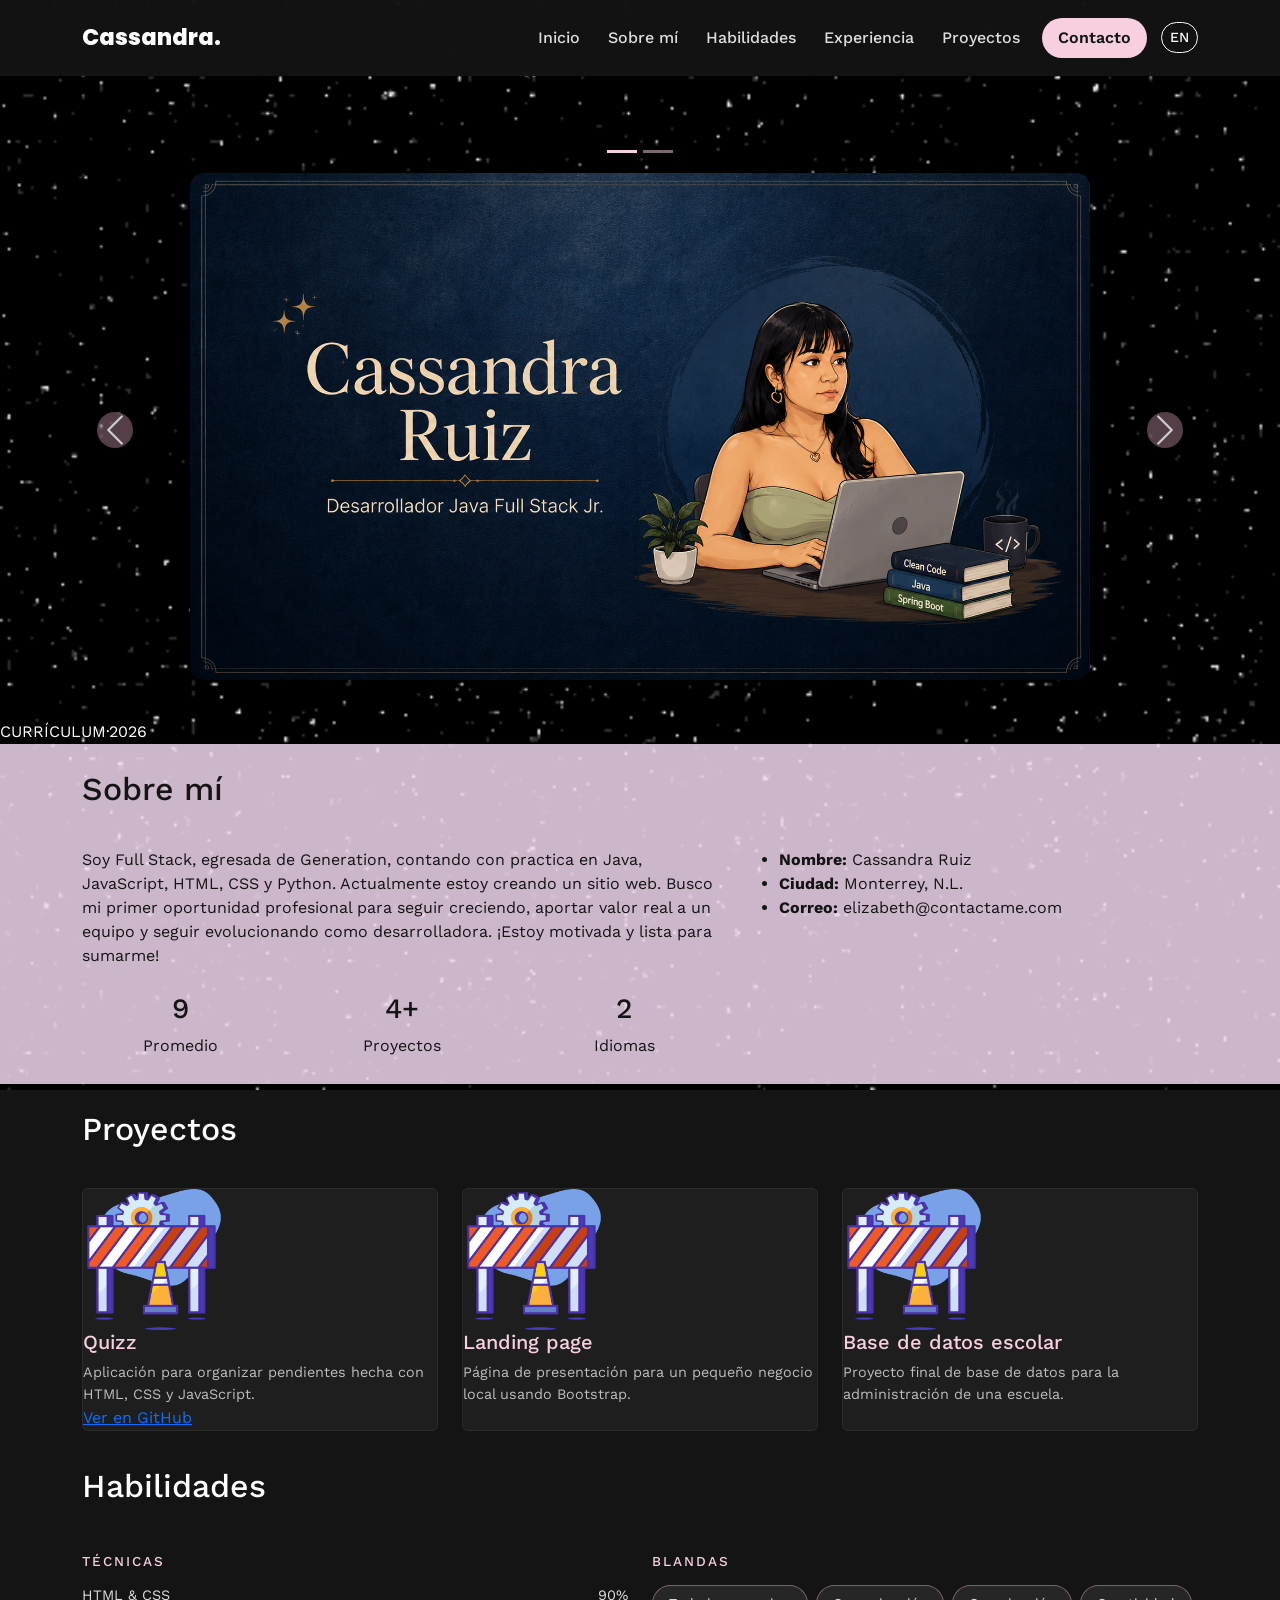
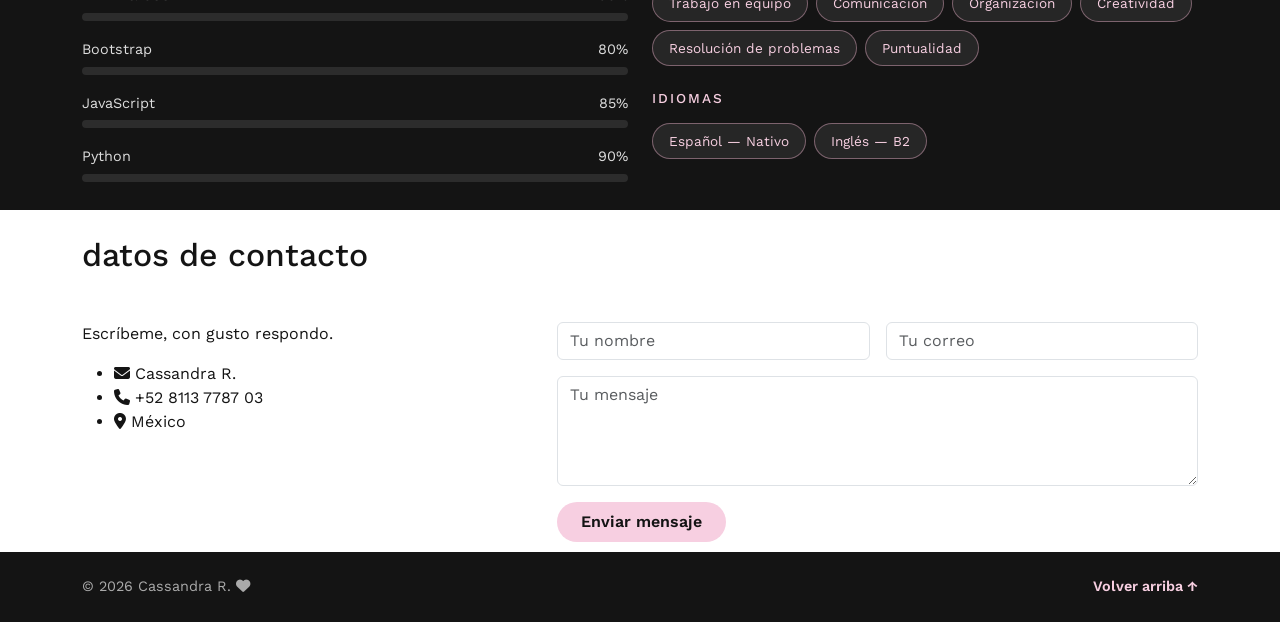
==== commit 7dba30a4: "carrusel" ====
--- a/home.html
+++ b/home.html
@@ -55,39 +55,74 @@
     <!-- ===== Home ===== -->
     <header id="inicio" class="hero-section">
         <div class="container">
-            <div class="row align-items-center gy-5">
-
-                <!-- foto -->
-                <div class="col-lg-5 text-center">
-                    <div class="hero-photo-frame mx-auto">
-                        <img src="pictures/perfil.png" alt="Foto de perfil" class="hero-photo">
-                    </div>
-                </div>
-
-                <!-- presentación -->
-                <div class="col-lg-7">
-                    <span class="eyebrow">Full Stack, egresada de Generation</span>
-                    <h1 class="hero-title">Hola, soy<br>Cassandra R.</h1>
-                    <p class="hero-text">
-                        Apasionada por el desarrollo web y el diseño.
-                        Aprendiendo cada día algo nuevo y buscando mi primera oportunidad
-                        para crecer profesionalmente.
-                    </p>
-                    <div class="d-flex flex-wrap gap-3 mb-4">
-                        <a href="#contacto" class="btn btn-pink px-4 py-2">Contáctame</a>
-                        <a href="#" class="btn btn-outline-light px-4 py-2">Descargar CV <i
-                                class="fa-solid fa-download ms-1"></i></a>
-                    </div>
-                    <div class="social-icons">
-                        <a href="https://www.linkedin.com/in/cassandra-fullstack/" target="_blank"
-                            rel="noopener noreferrer"><i class="fa-brands fa-linkedin"></i></a>
-                        <a href="https://github.com/deceivedword" target="_blank" rel="noopener noreferrer"><i
-                                class="fa-brands fa-github"></i></a>
-                        <a href="#"><i class="fa-brands fa-instagram"></i></a>
-                        <a href="#"><i class="fa-solid fa-envelope"></i></a>
-                    </div>
-                </div>
-
+            <div id="heroCarousel" class="carousel slide" data-bs-ride="carousel">
+                <div class="carousel-indicators">
+                    <button type="button" data-bs-target="#heroCarousel" data-bs-slide-to="0" class="active"
+                        aria-current="true" aria-label="Slide 1"></button>
+                    <button type="button" data-bs-target="#heroCarousel" data-bs-slide-to="1"
+                        aria-label="Slide 2"></button>
+                </div>
+
+                <div class="carousel-inner">
+
+                    <!-- slide 1: imagen animada -->
+                    <div class="carousel-item active" data-bs-interval="4000">
+                        <div class="hero-banner-slide">
+                            <img src="pictures/animada.png" alt="Cassandra Ruiz - Desarrolladora Java Full Stack Jr."
+                                class="hero-banner-img">
+                        </div>
+                    </div>
+
+                    <!-- slide 2: presentación -->
+                    <div class="carousel-item">
+                        <div class="row align-items-center gy-5">
+
+                            <!-- foto -->
+                            <div class="col-lg-5 text-center">
+                                <div class="hero-photo-frame mx-auto">
+                                    <img src="pictures/perfil.png" alt="Foto de perfil" class="hero-photo">
+                                </div>
+                            </div>
+
+                            <!-- presentación -->
+                            <div class="col-lg-7">
+                                <span class="eyebrow">Full Stack, egresada de Generation</span>
+                                <h1 class="hero-title">Hola, soy<br>Cassandra R.</h1>
+                                <p class="hero-text">
+                                    Apasionada por el desarrollo web y el diseño.
+                                    Aprendiendo cada día algo nuevo y buscando mi primera oportunidad
+                                    para crecer profesionalmente.
+                                </p>
+                                <div class="d-flex flex-wrap gap-3 mb-4">
+                                    <a href="#contacto" class="btn btn-pink px-4 py-2">Contáctame</a>
+                                    <a href="#" class="btn btn-outline-light px-4 py-2">Descargar CV <i
+                                            class="fa-solid fa-download ms-1"></i></a>
+                                </div>
+                                <div class="social-icons">
+                                    <a href="https://www.linkedin.com/in/cassandra-fullstack/" target="_blank"
+                                        rel="noopener noreferrer"><i class="fa-brands fa-linkedin"></i></a>
+                                    <a href="https://github.com/deceivedword" target="_blank"
+                                        rel="noopener noreferrer"><i class="fa-brands fa-github"></i></a>
+                                    <a href="#"><i class="fa-brands fa-instagram"></i></a>
+                                    <a href="#"><i class="fa-solid fa-envelope"></i></a>
+                                </div>
+                            </div>
+
+                        </div>
+                    </div>
+
+                </div>
+
+                <button class="carousel-control-prev" type="button" data-bs-target="#heroCarousel"
+                    data-bs-slide="prev">
+                    <span class="carousel-control-prev-icon" aria-hidden="true"></span>
+                    <span class="visually-hidden">Anterior</span>
+                </button>
+                <button class="carousel-control-next" type="button" data-bs-target="#heroCarousel"
+                    data-bs-slide="next">
+                    <span class="carousel-control-next-icon" aria-hidden="true"></span>
+                    <span class="visually-hidden">Siguiente</span>
+                </button>
             </div>
         </div>
         <div class="scroll-tag">
--- a/style.css
+++ b/style.css
@@ -26,6 +26,44 @@
 
 .hero-section {
     padding-top: 130px;
+}
+
+.hero-banner-slide {
+    display: flex;
+    justify-content: center;
+    align-items: center;
+    padding: 10px 0 40px;
+}
+
+.hero-banner-img {
+    width: 100%;
+    max-width: 900px;
+    border-radius: 14px;
+    display: block;
+    margin: 0 auto;
+}
+
+#heroCarousel .carousel-control-prev,
+#heroCarousel .carousel-control-next {
+    width: 6%;
+    opacity: .8;
+}
+
+#heroCarousel .carousel-control-prev-icon,
+#heroCarousel .carousel-control-next-icon {
+    background-color: var(--rosa-oscuro);
+    border-radius: 50%;
+    padding: 18px;
+}
+
+#heroCarousel .carousel-indicators {
+    position: relative;
+    margin-top: 10px;
+    margin-bottom: 0;
+}
+
+#heroCarousel .carousel-indicators [data-bs-target] {
+    background-color: var(--rosa);
 }
 
 .hero-photo-frame {
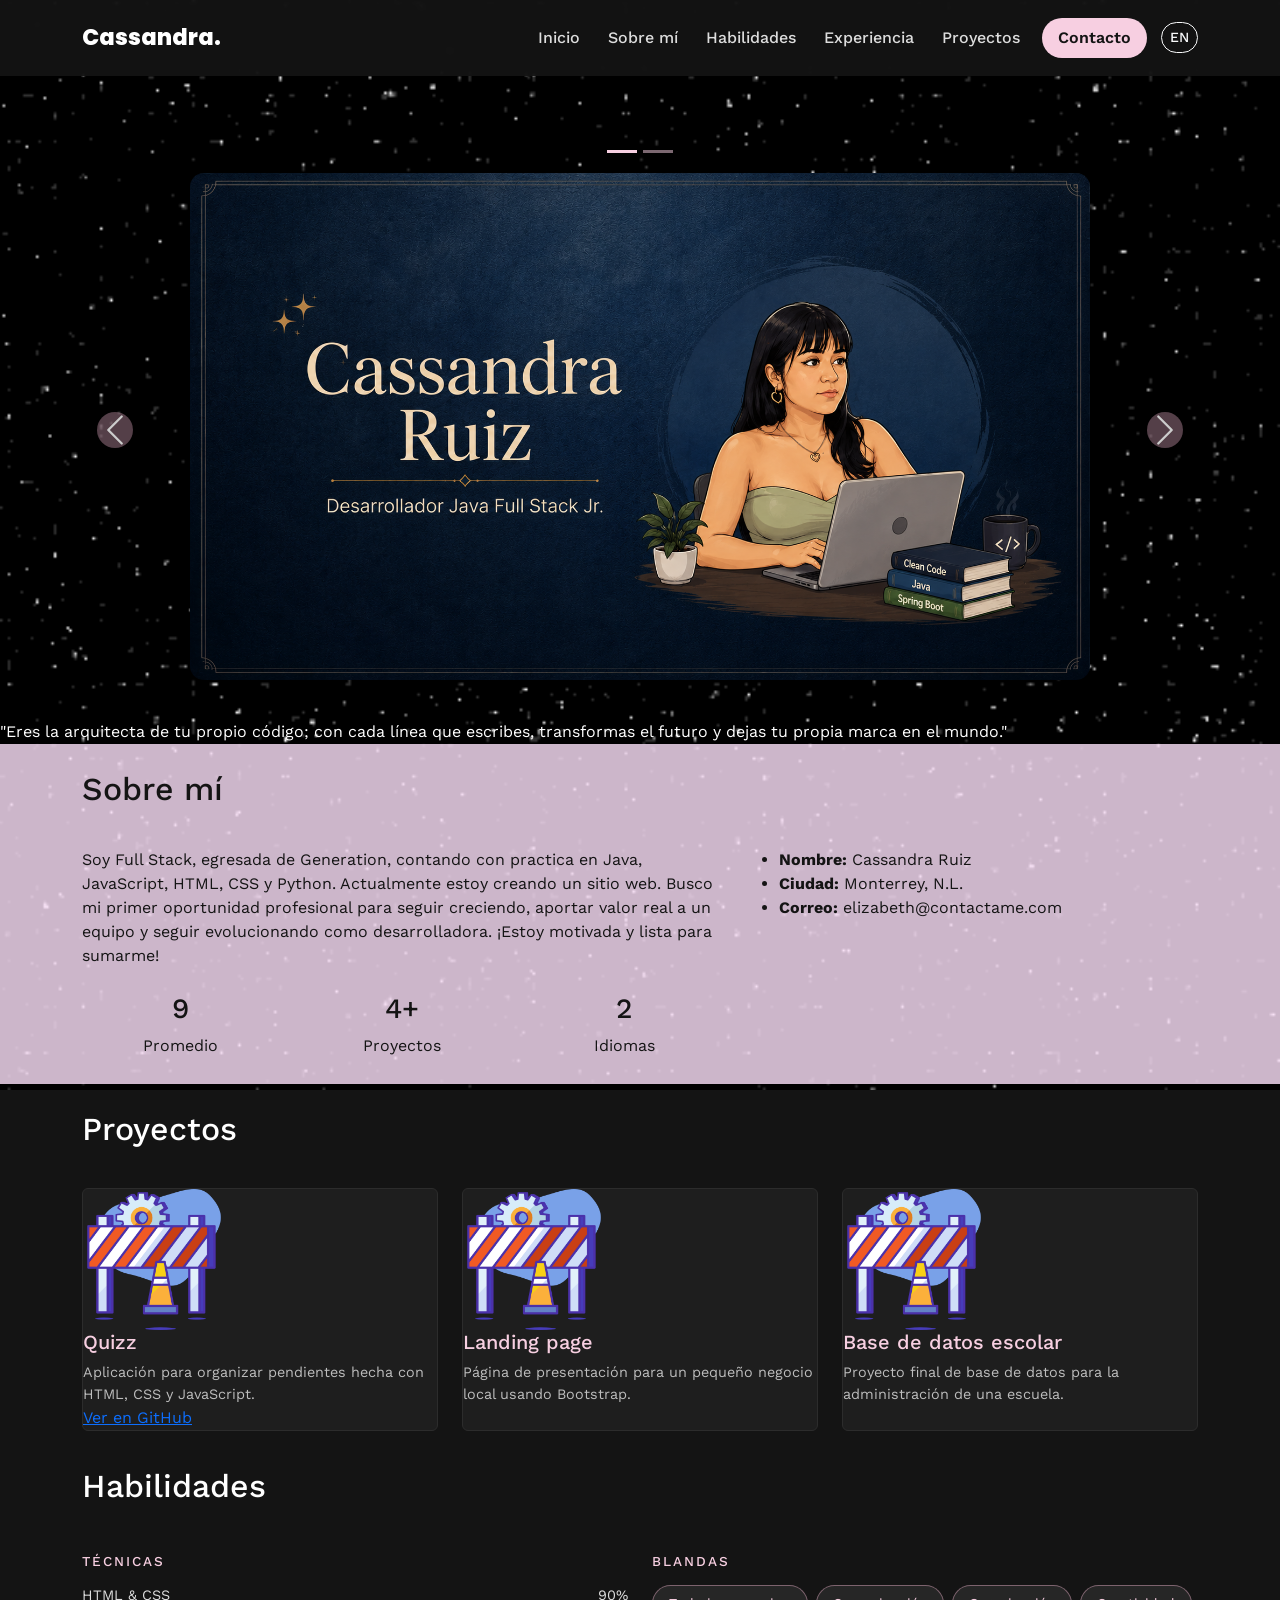
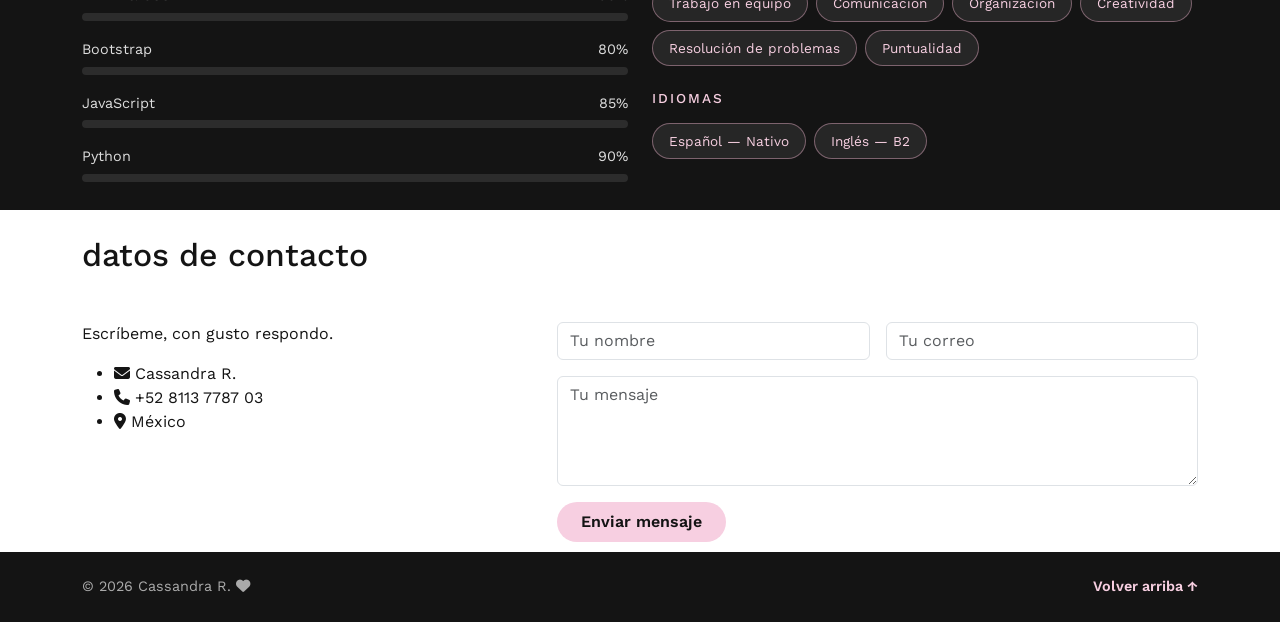
==== commit 0d3c3394: "sobre mi" ====
--- a/home.html
+++ b/home.html
@@ -113,20 +113,19 @@
 
                 </div>
 
-                <button class="carousel-control-prev" type="button" data-bs-target="#heroCarousel"
-                    data-bs-slide="prev">
+                <button class="carousel-control-prev" type="button" data-bs-target="#heroCarousel" data-bs-slide="prev">
                     <span class="carousel-control-prev-icon" aria-hidden="true"></span>
                     <span class="visually-hidden">Anterior</span>
                 </button>
-                <button class="carousel-control-next" type="button" data-bs-target="#heroCarousel"
-                    data-bs-slide="next">
+                <button class="carousel-control-next" type="button" data-bs-target="#heroCarousel" data-bs-slide="next">
                     <span class="carousel-control-next-icon" aria-hidden="true"></span>
                     <span class="visually-hidden">Siguiente</span>
                 </button>
             </div>
         </div>
         <div class="scroll-tag">
-            <span>CURRÍCULUM</span><span class="pink-dot">·</span><span>2026</span>
+            <span>"Eres la arquitecta de tu propio código; con cada línea que escribes, transformas el futuro y dejas tu
+                propia marca en el mundo."</span>
         </div>
     </header>
 
@@ -184,7 +183,8 @@
                         <div class="project-body">
                             <h5>Quizz</h5>
                             <p>Aplicación para organizar pendientes hecha con HTML, CSS y JavaScript.</p>
-                            <a href="https://github.com/deceivedword/quizz" target="_blank" rel="noopener noreferrer">Ver en GitHub</a>
+                            <a href="https://github.com/deceivedword/quizz" target="_blank"
+                                rel="noopener noreferrer">Ver en GitHub</a>
                         </div>
                     </div>
                 </div>
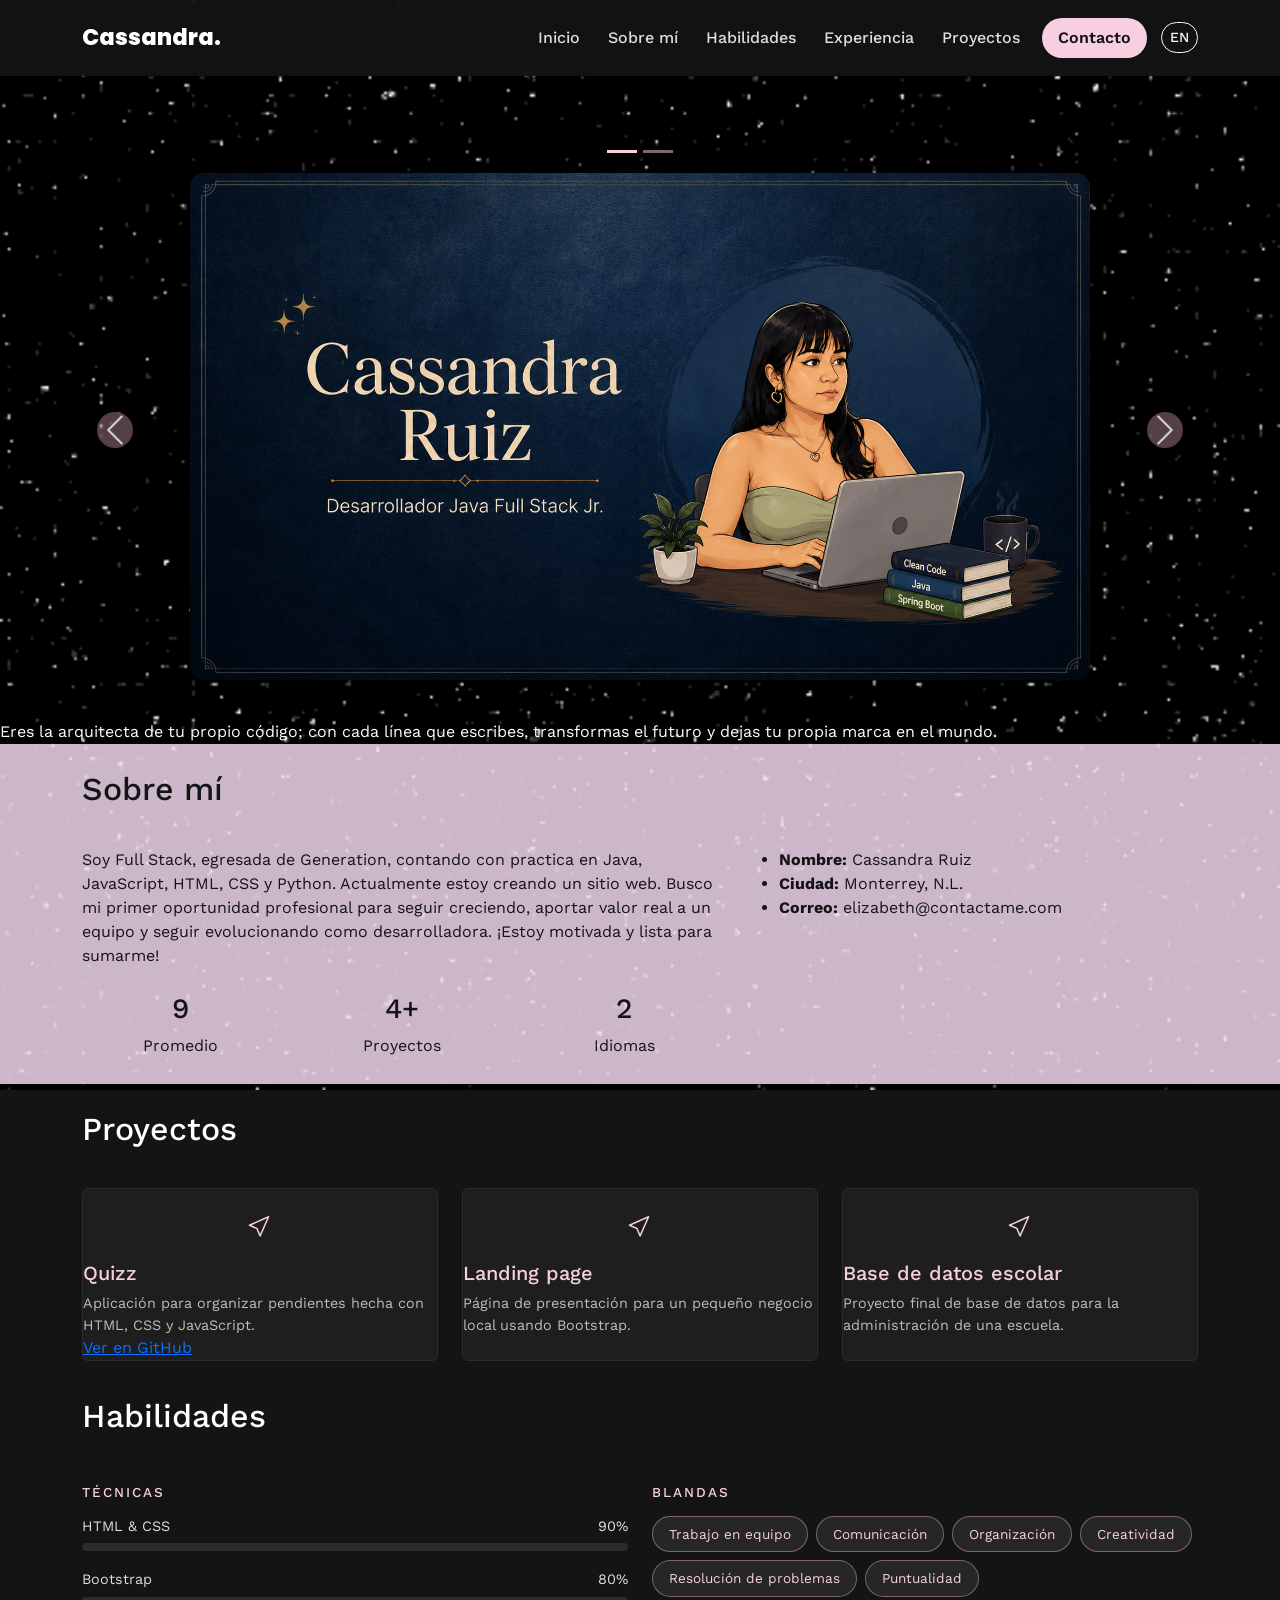
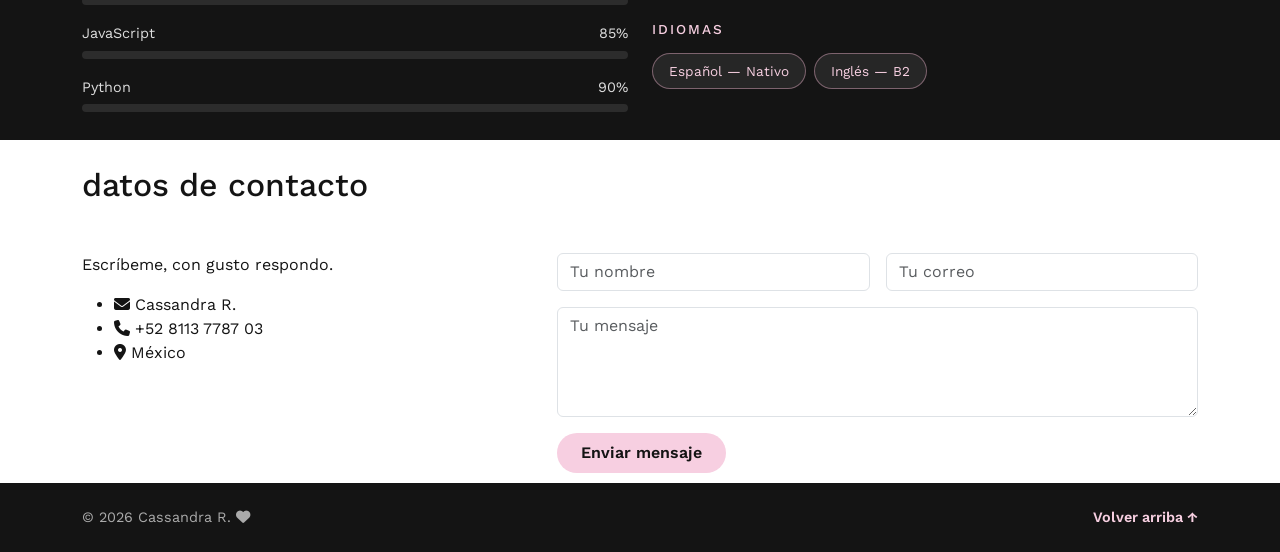
==== commit fc7ae247: "about" ====
--- a/home.html
+++ b/home.html
@@ -36,14 +36,15 @@
                     <li class="nav-item"><a class="nav-link" data-i18n="nav.habilidades"
                             href="#habilidades">Habilidades</a></li>
                     <li class="nav-item"><a class="nav-link" data-i18n="nav.experiencia"
-                            href="#experiencia">Experiencia</a></li>
+                            href="building.html">Experiencia</a></li>
                     <li class="nav-item"><a class="nav-link" data-i18n="nav.proyectos" href="#proyectos">Proyectos</a>
                     </li>
                     <li class="nav-item"><a class="nav-link btn btn-pink btn-sm ms-lg-2 px-3" data-i18n="nav.contacto"
                             href="#contacto">Contacto</a></li>
                     <li class="nav-item">
-                        <button id="langToggle" type="button" class="btn btn-outline-light btn-sm ms-lg-2"
-                            aria-label="Cambiar idioma / Switch language">EN</button>
+                        <a id="langToggle" href="building.html" role="button"
+                            class="btn btn-outline-light btn-sm ms-lg-2"
+                            aria-label="Cambiar idioma / Switch language">EN</a>
                     </li>
                 </ul>
             </div>
@@ -95,7 +96,8 @@
                                 </p>
                                 <div class="d-flex flex-wrap gap-3 mb-4">
                                     <a href="#contacto" class="btn btn-pink px-4 py-2">Contáctame</a>
-                                    <a href="#" class="btn btn-outline-light px-4 py-2">Descargar CV <i
+                                    <a href="pictures/CV.pdf" download="CV.pdf"
+                                        class="btn btn-outline-light px-4 py-2">Descargar CV <i
                                             class="fa-solid fa-download ms-1"></i></a>
                                 </div>
                                 <div class="social-icons">
@@ -103,7 +105,8 @@
                                         rel="noopener noreferrer"><i class="fa-brands fa-linkedin"></i></a>
                                     <a href="https://github.com/deceivedword" target="_blank"
                                         rel="noopener noreferrer"><i class="fa-brands fa-github"></i></a>
-                                    <a href="#"><i class="fa-brands fa-instagram"></i></a>
+                                    <a href="https://www.instagram.com/itsaboutcassie/" target="_blank"
+                                        rel="noopener noreferrer"><i class="fa-brands fa-instagram"></i></a>
                                     <a href="#"><i class="fa-solid fa-envelope"></i></a>
                                 </div>
                             </div>
@@ -124,8 +127,9 @@
             </div>
         </div>
         <div class="scroll-tag">
-            <span>"Eres la arquitecta de tu propio código; con cada línea que escribes, transformas el futuro y dejas tu
-                propia marca en el mundo."</span>
+            <span class="mb-0"> Eres la arquitecta de tu propio código; con cada línea que escribes, transformas el
+                futuro y dejas tu
+                propia marca en el mundo.</span>
         </div>
     </header>
 
@@ -179,7 +183,13 @@
             <div class="row g-4 mt-3">
                 <div class="col-md-4">
                     <div class="project-card">
-                        <img class="img-construccion" src="/pictures/en-construccion.png" alt="Quizz">
+                        <div class="construccion-icon" role="img" aria-label="Proyecto en construcción">
+                            <svg xmlns="http://www.w3.org/2000/svg" width="24" height="24" fill="currentColor"
+                                class="bi bi-cursor" viewBox="0 0 16 16">
+                                <path
+                                    d="M14.082 2.182a.5.5 0 0 1 .103.557L8.528 15.467a.5.5 0 0 1-.917-.007L5.57 10.694.803 8.652a.5.5 0 0 1-.006-.916l12.728-5.657a.5.5 0 0 1 .556.103zM2.25 8.184l3.897 1.67a.5.5 0 0 1 .262.263l1.67 3.897L12.743 3.52z" />
+                            </svg>
+                        </div>
                         <div class="project-body">
                             <h5>Quizz</h5>
                             <p>Aplicación para organizar pendientes hecha con HTML, CSS y JavaScript.</p>
@@ -190,7 +200,13 @@
                 </div>
                 <div class="col-md-4">
                     <div class="project-card">
-                        <img class="img-construccion" src="/pictures/en-construccion.png" alt="Proyecto 2">
+                        <div class="construccion-icon" role="img" aria-label="Proyecto en construcción">
+                            <svg xmlns="http://www.w3.org/2000/svg" width="24" height="24" fill="currentColor"
+                                class="bi bi-cursor" viewBox="0 0 16 16">
+                                <path
+                                    d="M14.082 2.182a.5.5 0 0 1 .103.557L8.528 15.467a.5.5 0 0 1-.917-.007L5.57 10.694.803 8.652a.5.5 0 0 1-.006-.916l12.728-5.657a.5.5 0 0 1 .556.103zM2.25 8.184l3.897 1.67a.5.5 0 0 1 .262.263l1.67 3.897L12.743 3.52z" />
+                            </svg>
+                        </div>
                         <div class="project-body">
                             <h5>Landing page</h5>
                             <p>Página de presentación para un pequeño negocio local usando Bootstrap.</p>
@@ -199,7 +215,13 @@
                 </div>
                 <div class="col-md-4">
                     <div class="project-card">
-                        <img class="img-construccion" src="/pictures/en-construccion.png" alt="Proyecto 3">
+                        <div class="construccion-icon" role="img" aria-label="Proyecto en construcción">
+                            <svg xmlns="http://www.w3.org/2000/svg" width="24" height="24" fill="currentColor"
+                                class="bi bi-cursor" viewBox="0 0 16 16">
+                                <path
+                                    d="M14.082 2.182a.5.5 0 0 1 .103.557L8.528 15.467a.5.5 0 0 1-.917-.007L5.57 10.694.803 8.652a.5.5 0 0 1-.006-.916l12.728-5.657a.5.5 0 0 1 .556.103zM2.25 8.184l3.897 1.67a.5.5 0 0 1 .262.263l1.67 3.897L12.743 3.52z" />
+                            </svg>
+                        </div>
                         <div class="project-body">
                             <h5>Base de datos escolar</h5>
                             <p>Proyecto final de base de datos para la administración de una escuela.</p>
@@ -282,17 +304,24 @@
                     </ul>
                 </div>
                 <div class="col-lg-7">
-                    <form id="contactForm" novalidate>
+                    <form id="contactForm" action="https://formsubmit.co/abg.elizabeth@outlook.com" method="POST"
+                        novalidate>
+                        <input type="hidden" name="_subject" value="Nuevo mensaje desde el portafolio">
+                        <input type="hidden" name="_template" value="table">
+                        <input type="hidden" name="_captcha" value="false">
+                        <input type="text" name="_honey" style="display:none">
                         <div class="row g-3">
                             <div class="col-md-6">
-                                <input type="text" class="form-control" id="nombre" placeholder="Tu nombre" required>
+                                <input type="text" class="form-control" id="nombre" name="nombre"
+                                    placeholder="Tu nombre" required>
                             </div>
                             <div class="col-md-6">
-                                <input type="email" class="form-control" id="email" placeholder="Tu correo" required>
+                                <input type="email" class="form-control" id="email" name="email" placeholder="Tu correo"
+                                    required>
                             </div>
                             <div class="col-12">
-                                <textarea class="form-control" id="mensaje" rows="4" placeholder="Tu mensaje"
-                                    required></textarea>
+                                <textarea class="form-control" id="mensaje" name="mensaje" rows="4"
+                                    placeholder="Tu mensaje" required></textarea>
                             </div>
                             <div class="col-12">
                                 <button type="submit" class="btn btn-pink px-4 py-2">Enviar mensaje</button>
--- a/style.css
+++ b/style.css
@@ -85,8 +85,14 @@
 }
 
 
-.img-construccion {
-    width: 20px;
+.construccion-icon {
+    width: 100%;
+    padding: 24px 0;
+    display: flex;
+    align-items: center;
+    justify-content: center;
+    color: var(--rosa);
+    background-color: #1e1e1e;
 }
 
 
